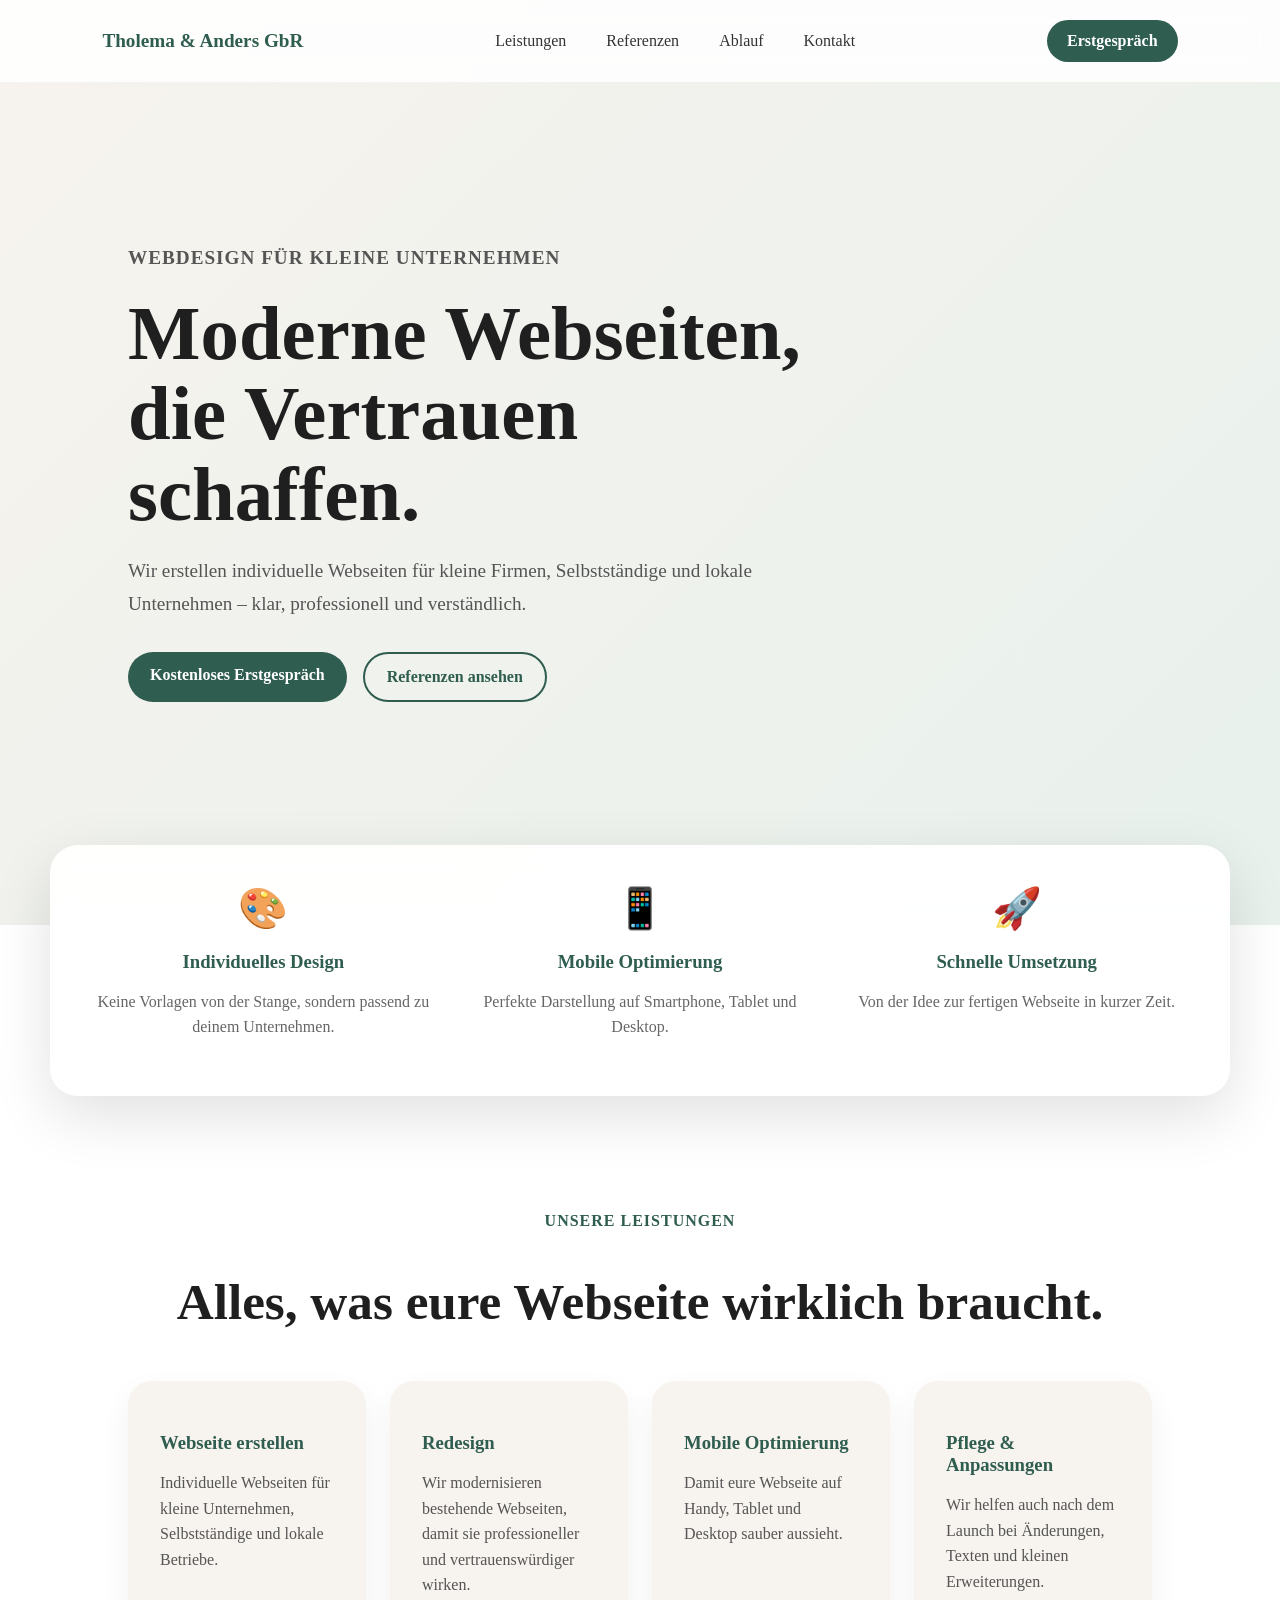
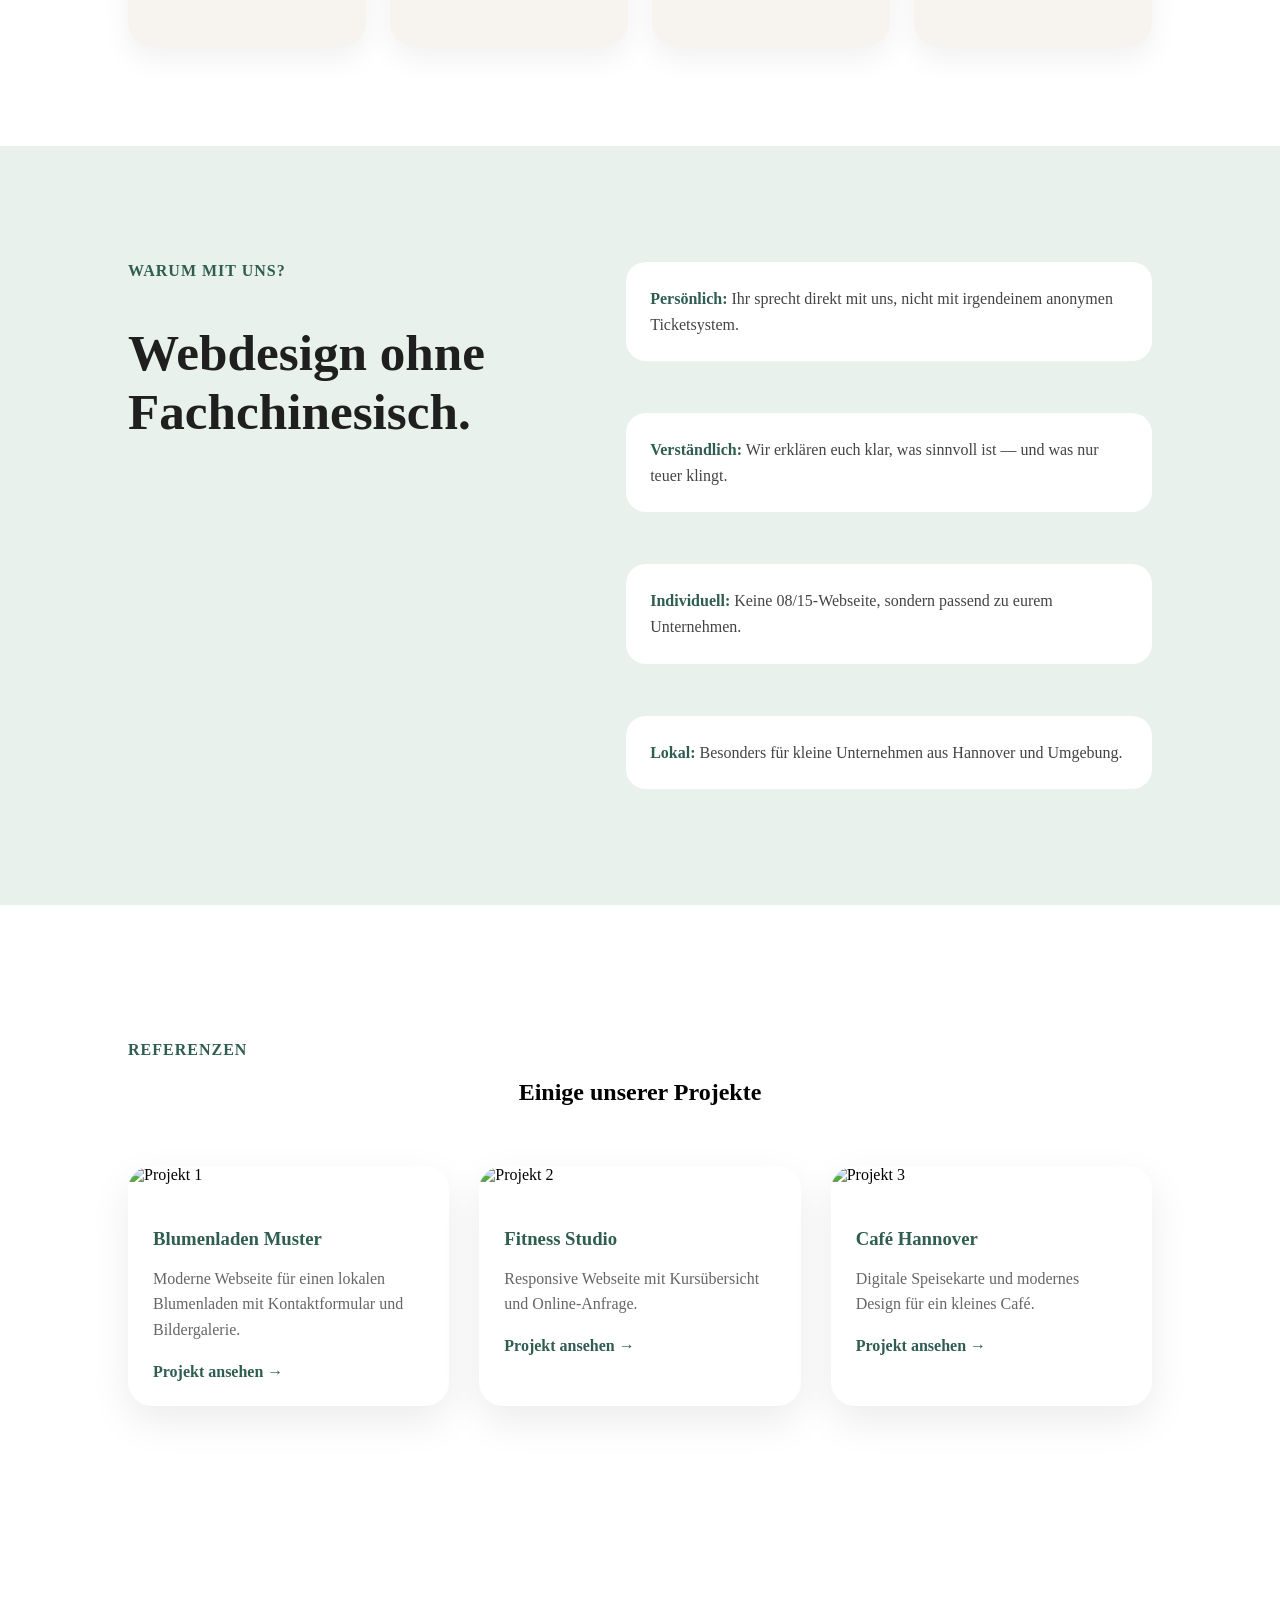
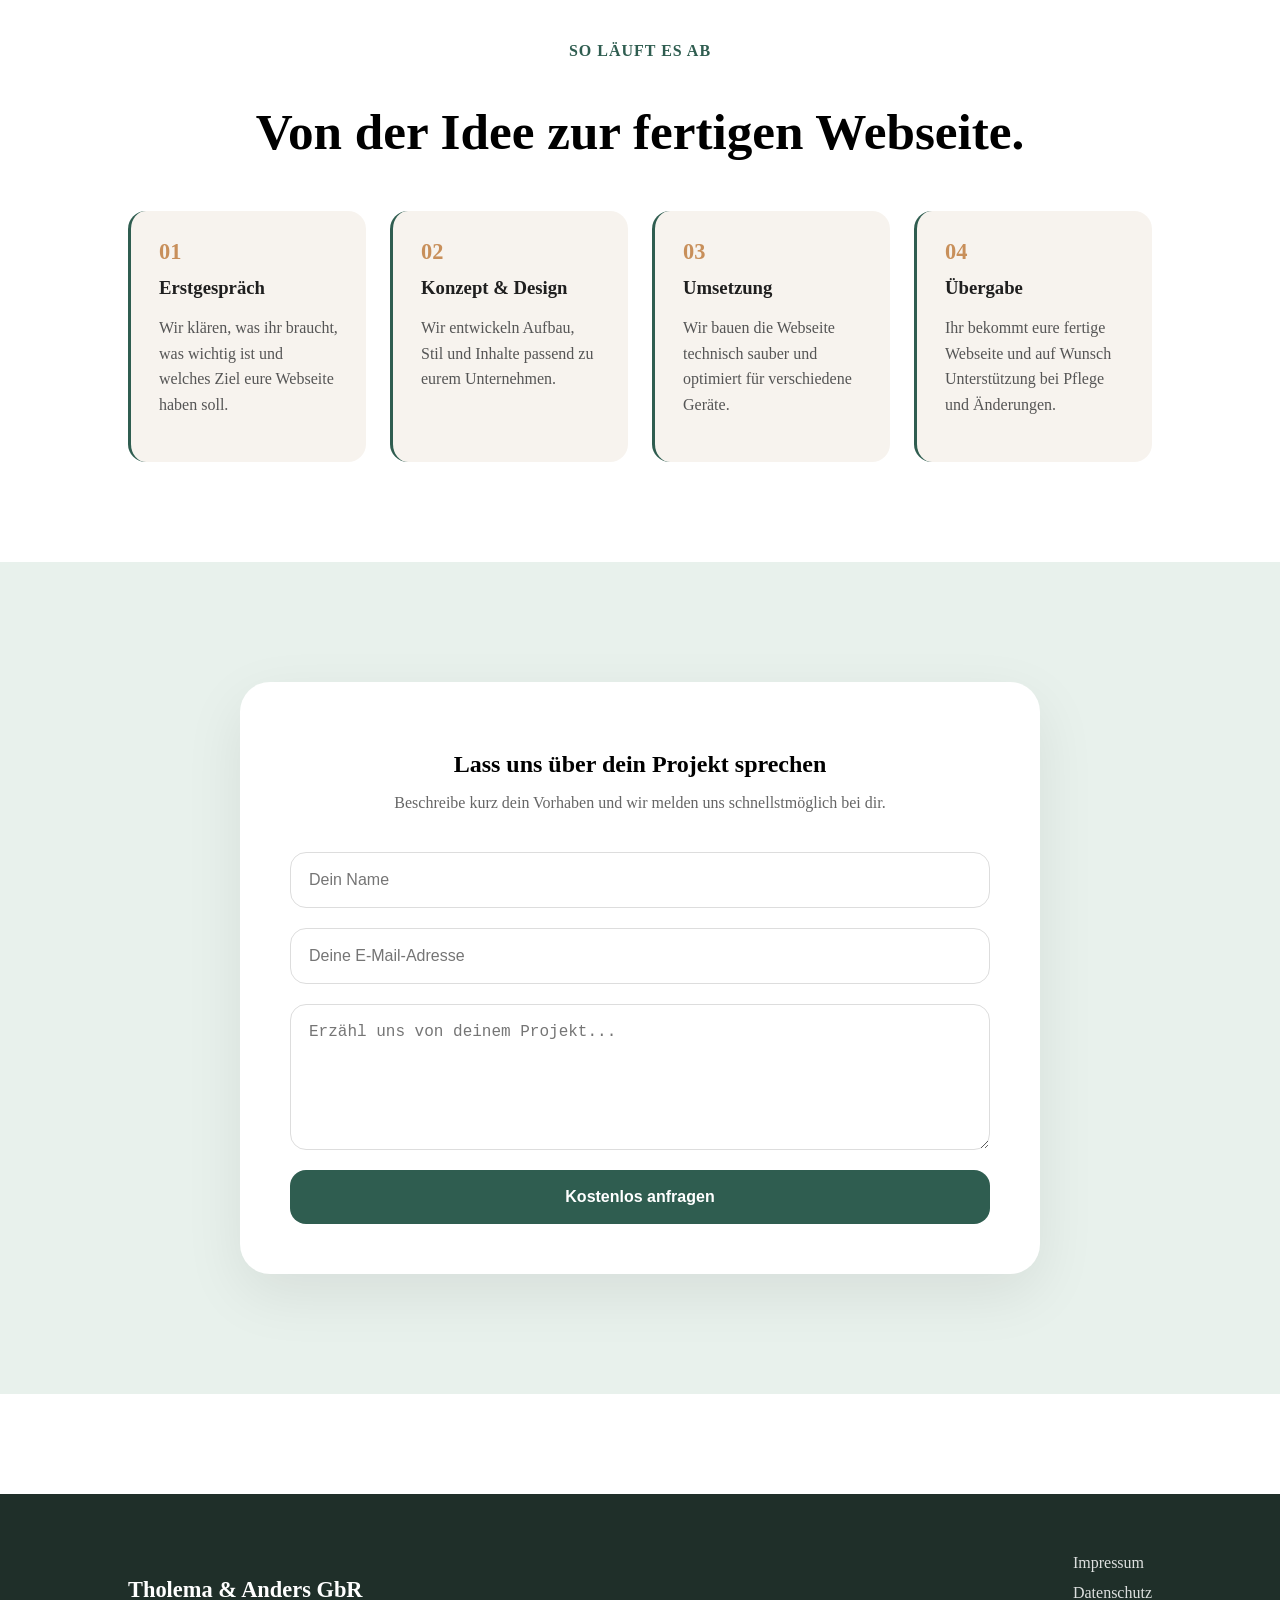
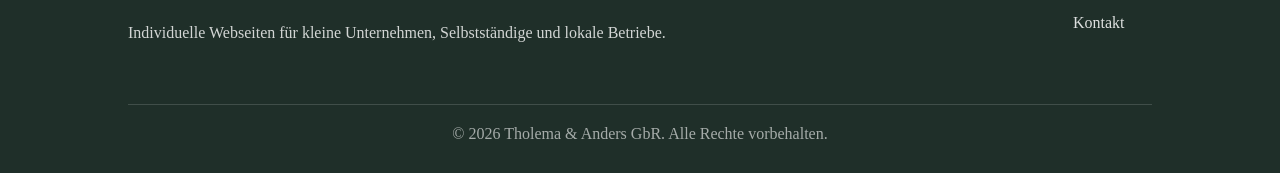
==== index.html @ 9c0f7f09 "Erster Upload" ====
<!DOCTYPE html>
<html lang="de">

<head>
    <meta charset="UTF-8">
    <meta name="viewport" content="width=device-width, initial-scale=1.0">
    <title>Titel</title>
    <link rel="stylesheet" href="./styles.css" />
</head>

<body>
    <!-- Navbar -->
    <header>
        <nav class="navbar">
            <div class="logo">
                <span>Tholema & Anders GbR</span>
            </div>

            <ul class="nav-links">
                <li><a href="#leistungen">Leistungen</a></li>
                <li><a href="#referenzen">Referenzen</a></li>
                <li><a href="#ablauf">Ablauf</a></li>
                <li><a href="#kontakt">Kontakt</a></li>
            </ul>

            <a href="#kontakt" class="nav-btn">
                Erstgespräch
            </a>
        </nav>
    </header>
    <!-- HERO -->
    <section class="hero">
        <div class="hero-content">
            <p class="eyebrow">Webdesign für kleine Unternehmen</p>
            <h1>Moderne Webseiten, die Vertrauen schaffen.</h1>
            <p>
                Wir erstellen individuelle Webseiten für kleine Firmen, Selbstständige
                und lokale Unternehmen – klar, professionell und verständlich.
            </p>

            <div class="hero-buttons">
                <a href="#kontakt" class="btn primary">Kostenloses Erstgespräch</a>
                <a href="#referenzen" class="btn secondary">Referenzen ansehen</a>
            </div>
        </div>
    </section>

    <!-- Floating Card -->
    <div class="floating-card">
        <div class="feature">
            <div class="feature-icon">🎨</div>
            <h3>Individuelles Design</h3>
            <p>Keine Vorlagen von der Stange, sondern passend zu deinem Unternehmen.</p>
        </div>

        <div class="feature">
            <div class="feature-icon">📱</div>
            <h3>Mobile Optimierung</h3>
            <p>Perfekte Darstellung auf Smartphone, Tablet und Desktop.</p>
        </div>

        <div class="feature">
            <div class="feature-icon">🚀</div>
            <h3>Schnelle Umsetzung</h3>
            <p>Von der Idee zur fertigen Webseite in kurzer Zeit.</p>
        </div>
    </div>

    <!-- LEISTUNGEN -->
    <section class="services" id="leistungen">
        <p class="section-label">Unsere Leistungen</p>
        <h2>Alles, was eure Webseite wirklich braucht.</h2>

        <div class="service-grid">
            <div class="service-card">
                <h3>Webseite erstellen</h3>
                <p>Individuelle Webseiten für kleine Unternehmen, Selbstständige und lokale Betriebe.</p>
            </div>

            <div class="service-card">
                <h3>Redesign</h3>
                <p>Wir modernisieren bestehende Webseiten, damit sie professioneller und vertrauenswürdiger wirken.</p>
            </div>

            <div class="service-card">
                <h3>Mobile Optimierung</h3>
                <p>Damit eure Webseite auf Handy, Tablet und Desktop sauber aussieht.</p>
            </div>

            <div class="service-card">
                <h3>Pflege & Anpassungen</h3>
                <p>Wir helfen auch nach dem Launch bei Änderungen, Texten und kleinen Erweiterungen.</p>
            </div>
        </div>
    </section>

    <!-- Warum wir -->
    <section class="why-us">
        <div>
            <p class="section-label">Warum mit uns?</p>
            <h2>Webdesign ohne Fachchinesisch.</h2>
        </div>

        <div class="why-list">
            <p><strong>Persönlich:</strong> Ihr sprecht direkt mit uns, nicht mit irgendeinem anonymen Ticketsystem.</p>
            <p><strong>Verständlich:</strong> Wir erklären euch klar, was sinnvoll ist — und was nur teuer klingt.</p>
            <p><strong>Individuell:</strong> Keine 08/15-Webseite, sondern passend zu eurem Unternehmen.</p>
            <p><strong>Lokal:</strong> Besonders für kleine Unternehmen aus Hannover und Umgebung.</p>
        </div>
    </section>

    <!-- Referenzen -->
    <section class="projects" id="referenzen">

    <p class="section-label">Referenzen</p>

    <h2>Einige unserer Projekte</h2>

    <div class="project-grid">

        <div class="project-card">
            <img src="images/projekt1.jpg" alt="Projekt 1">

            <div class="project-content">
                <h3>Blumenladen Muster</h3>

                <p>
                    Moderne Webseite für einen lokalen Blumenladen
                    mit Kontaktformular und Bildergalerie.
                </p>

                <a href="#">Projekt ansehen →</a>
            </div>
        </div>

        <div class="project-card">
            <img src="images/projekt2.jpg" alt="Projekt 2">

            <div class="project-content">
                <h3>Fitness Studio</h3>

                <p>
                    Responsive Webseite mit Kursübersicht
                    und Online-Anfrage.
                </p>

                <a href="#">Projekt ansehen →</a>
            </div>
        </div>

        <div class="project-card">
            <img src="images/projekt3.jpg" alt="Projekt 3">

            <div class="project-content">
                <h3>Café Hannover</h3>

                <p>
                    Digitale Speisekarte und modernes Design
                    für ein kleines Café.
                </p>

                <a href="#">Projekt ansehen →</a>
            </div>
        </div>

    </div>

</section>

    <!-- Ablauf -->
    <section class="process" id="ablauf">
        <p class="section-label">So läuft es ab</p>
        <h2>Von der Idee zur fertigen Webseite.</h2>

        <div class="process-grid">
            <div>
                <span>01</span>
                <h3>Erstgespräch</h3>
                <p>Wir klären, was ihr braucht, was wichtig ist und welches Ziel eure Webseite haben soll.</p>
            </div>

            <div>
                <span>02</span>
                <h3>Konzept & Design</h3>
                <p>Wir entwickeln Aufbau, Stil und Inhalte passend zu eurem Unternehmen.</p>
            </div>

            <div>
                <span>03</span>
                <h3>Umsetzung</h3>
                <p>Wir bauen die Webseite technisch sauber und optimiert für verschiedene Geräte.</p>
            </div>

            <div>
                <span>04</span>
                <h3>Übergabe</h3>
                <p>Ihr bekommt eure fertige Webseite und auf Wunsch Unterstützung bei Pflege und Änderungen.</p>
            </div>
        </div>
    </section>

    <!-- Kontakt -->
    <section class="contact-section" id="kontakt">
        <div class="contact-card">
            <h2>Lass uns über dein Projekt sprechen</h2>

            <p>
                Beschreibe kurz dein Vorhaben und wir melden uns schnellstmöglich bei dir.
            </p>

            <form id="contact-form">
                <input type="text" name="name" placeholder="Dein Name" required>

                <input type="email" name="email" placeholder="Deine E-Mail-Adresse" required>

                <textarea name="message" placeholder="Erzähl uns von deinem Projekt..." rows="6" required></textarea>

                <button type="submit">
                    Kostenlos anfragen
                </button>
            </form>
        </div>
    </section>

    <!-- Footer-->
    <footer>

        <div class="footer-content">

            <div class="footer-info">
                <h3>Tholema & Anders GbR</h3>

                <p>
                    Individuelle Webseiten für kleine Unternehmen,
                    Selbstständige und lokale Betriebe.
                </p>
            </div>

            <div class="footer-links">
                <a href="impressum.html">Impressum</a>
                <a href="datenschutz.html">Datenschutz</a>
                <a href="#kontakt">Kontakt</a>
            </div>

        </div>

        <div class="footer-bottom">
            © 2026 Tholema & Anders GbR. Alle Rechte vorbehalten.
        </div>

    </footer>

</body>

</html>
---- styles.css ----
body {
    margin: 0;
}

/* ----- NAVBAR ----- */
.navbar {
    position: fixed;
    top: 0;
    left: 0;
    width: 100%;

    box-sizing: border-box;
    padding: 20px 8%;

    display: flex;
    justify-content: space-between;
    align-items: center;

    background: rgba(255,255,255,0.85);
    backdrop-filter: blur(12px);

    z-index: 1000;
}

.logo {
    font-size: 1.2rem;
    font-weight: 700;
    color: #2f5d50;
}

.nav-links {
    display: flex;
    gap: 40px;

    list-style: none;
    margin: 0;
    padding: 0;
}

.nav-links a {
    text-decoration: none;
    color: #333;
    font-weight: 500;
    transition: 0.2s;
}

.nav-links a:hover {
    color: #2f5d50;
}

.nav-btn {
    text-decoration: none;
    background: #2f5d50;
    color: white;
    padding: 12px 20px;
    border-radius: 999px;
    font-weight: 600;
}

/* ----- HERO ----- */
.hero {
      min-height: 85vh;
    background: linear-gradient(
        135deg,
        #f7f3ee,
        #e8f1ec
    );
  display: flex;
  align-items: center;
  padding-top: 140px;
  padding: 80px 10%;
  background: linear-gradient(135deg, #f7f3ee, #e8f1ec);
}

.hero-content {
  max-width: 680px;
}

.eyebrow {
  color: #2f5d50;
  font-weight: 700;
  text-transform: uppercase;
  letter-spacing: 1px;
}

.hero h1 {
  font-size: clamp(2.5rem, 6vw, 4.8rem);
  line-height: 1.05;
  margin: 16px 0;
  color: #1f1f1f;
}

.hero p {
  font-size: 1.2rem;
  line-height: 1.7;
  color: #555;
}

.hero-buttons {
  display: flex;
  gap: 16px;
  margin-top: 32px;
}

.btn {
  padding: 14px 22px;
  border-radius: 999px;
  text-decoration: none;
  font-weight: 700;
}

.btn.primary {
  background: #2f5d50;
  color: white;
}

.btn.secondary {
  color: #2f5d50;
  border: 2px solid #2f5d50;
}

/* ----- FLOATING CARD ----- */
.floating-card {
    width: min(1100px, 90%);
    margin: -80px auto 0;

    background: rgba(255, 255, 255, 0.95);
    backdrop-filter: blur(12px);

    border-radius: 28px;
    padding: 40px;

    display: grid;
    grid-template-columns: repeat(3, 1fr);
    gap: 30px;

    box-shadow:
        0 20px 60px rgba(0, 0, 0, 0.12);

    position: relative;
    z-index: 10;
}

.floating-card:hover {
    transform: translateY(-4px);
    transition: 0.3s;
}

.feature {
    text-align: center;
}

.feature-icon {
    font-size: 2.5rem;
    margin-bottom: 16px;
}

.feature h3 {
    margin-bottom: 10px;
    color: #2f5d50;
}

.feature p {
    color: #666;
    line-height: 1.6;
}

@media (max-width: 800px) {
    .floating-card {
        grid-template-columns: 1fr;
    }
}

/* ----- LEISTUNGEN ----- */
.services {
  padding: 100px 10%;
  background: #ffffff;
  text-align: center;
}

.section-label {
  color: #2f5d50;
  font-weight: 700;
  text-transform: uppercase;
  letter-spacing: 1px;
}

.services h2 {
  font-size: clamp(2rem, 4vw, 3.2rem);
  margin-bottom: 50px;
  color: #1f1f1f;
}

.service-grid {
  display: grid;
  grid-template-columns: repeat(4, 1fr);
  gap: 24px;
}

.service-card {
  padding: 32px;
  border-radius: 24px;
  background: #f7f3ee;
  text-align: left;
  box-shadow: 0 12px 30px rgba(0,0,0,0.06);
}

.service-card h3 {
  margin-bottom: 12px;
  color: #2f5d50;
}

.service-card p {
  color: #555;
  line-height: 1.6;
}

@media (max-width: 900px) {
  .service-grid {
    grid-template-columns: repeat(2, 1fr);
  }
}

@media (max-width: 600px) {
  .service-grid {
    grid-template-columns: 1fr;
  }
}

/* ----- WARUM WIR ----- */
.why-us {
  padding: 100px 10%;
  display: grid;
  grid-template-columns: 1fr 1.2fr;
  gap: 60px;
  background: #e8f1ec;
}

.why-us h2 {
  font-size: clamp(2rem, 4vw, 3.2rem);
  color: #1f1f1f;
}

.why-list {
  display: grid;
  gap: 20px;
}

.why-list p {
  background: white;
  padding: 24px;
  border-radius: 20px;
  line-height: 1.6;
  color: #444;
}

.why-list strong {
  color: #2f5d50;
}

@media (max-width: 800px) {
  .why-us {
    grid-template-columns: 1fr;
  }
}

/* ----- REFERENZEN ----- */
.projects {
    padding: 120px 10%;
    background: white;
}

.projects h2 {
    text-align: center;
    margin-bottom: 60px;
}

.project-grid {
    display: grid;
    grid-template-columns: repeat(3, 1fr);
    gap: 30px;
}

.project-card {
    overflow: hidden;

    border-radius: 24px;

    background: white;

    box-shadow:
        0 15px 40px rgba(0,0,0,0.08);

    transition: 0.3s;
}

.project-card:hover {
    transform: translateY(-8px);
}

.project-card img {
    width: 100%;
    height: 240px;
    object-fit: cover;
}

.project-content {
    padding: 25px;
}

.project-content h3 {
    margin-bottom: 10px;
    color: #2f5d50;
}

.project-content p {
    color: #666;
    line-height: 1.6;
    margin-bottom: 20px;
}

.project-content a {
    text-decoration: none;
    color: #2f5d50;
    font-weight: 600;
}

/* ----- ABLAUF ----- */
.process {
  padding: 100px 10%;
  background: #ffffff;
  text-align: center;
}

.process h2 {
  font-size: clamp(2rem, 4vw, 3.2rem);
  margin-bottom: 50px;
}

.process-grid {
  display: grid;
  grid-template-columns: repeat(4, 1fr);
  gap: 24px;
  text-align: left;
}

.process-grid div {
  padding: 28px;
  border-left: 3px solid #2f5d50;
  background: #f7f3ee;
  border-radius: 18px;
}

.process-grid span {
  color: #c88f5a;
  font-weight: 800;
  font-size: 1.4rem;
}

.process-grid h3 {
  margin: 12px 0;
  color: #1f1f1f;
}

.process-grid p {
  color: #555;
  line-height: 1.6;
}

@media (max-width: 900px) {
  .process-grid {
    grid-template-columns: repeat(2, 1fr);
  }
}

@media (max-width: 600px) {
  .process-grid {
    grid-template-columns: 1fr;
  }
}

/* ----- KONTAKT ----- */
.contact-section {
    padding: 120px 10%;
    background: #e8f1ec;
}

.contact-card {
    max-width: 700px;
    margin: 0 auto;

    background: white;

    padding: 50px;
    border-radius: 30px;

    box-shadow:
        0 20px 60px rgba(0,0,0,0.08);
}

.contact-card h2 {
    text-align: center;
    margin-bottom: 15px;
}

.contact-card p {
    text-align: center;
    color: #666;
    margin-bottom: 40px;
}

#contact-form {
    display: flex;
    flex-direction: column;
    gap: 20px;
}

#contact-form input,
#contact-form textarea {
    padding: 18px;

    border: 1px solid #ddd;
    border-radius: 16px;

    font-size: 1rem;
}

#contact-form button {
    padding: 18px;

    border: none;
    border-radius: 16px;

    background: #2f5d50;
    color: white;

    font-size: 1rem;
    font-weight: 600;

    cursor: pointer;
}

/* ----- FOOTER ----- */
footer {
    background-color: #1f2f29;

    color: white;

    padding: 60px 10% 30px;

    margin-top: 100px;
}

.footer-content {
    display: flex;
    justify-content: space-between;
    align-items: flex-start;
    gap: 50px;

    flex-wrap: wrap;
}

.footer-info h3 {
    margin-bottom: 15px;
    font-size: 1.4rem;
}

.footer-info p {
    color: rgba(255,255,255,0.8);
    line-height: 1.8;
}

.footer-links {
    display: flex;
    flex-direction: column;
    gap: 12px;
}

.footer-links a {
    color: rgba(255,255,255,0.85);
    text-decoration: none;

    transition: 0.2s;
}

.footer-links a:hover {
    color: white;
}

.footer-bottom {
    margin-top: 40px;
    padding-top: 20px;

    border-top: 1px solid rgba(255,255,255,0.15);

    text-align: center;

    color: rgba(255,255,255,0.6);
}
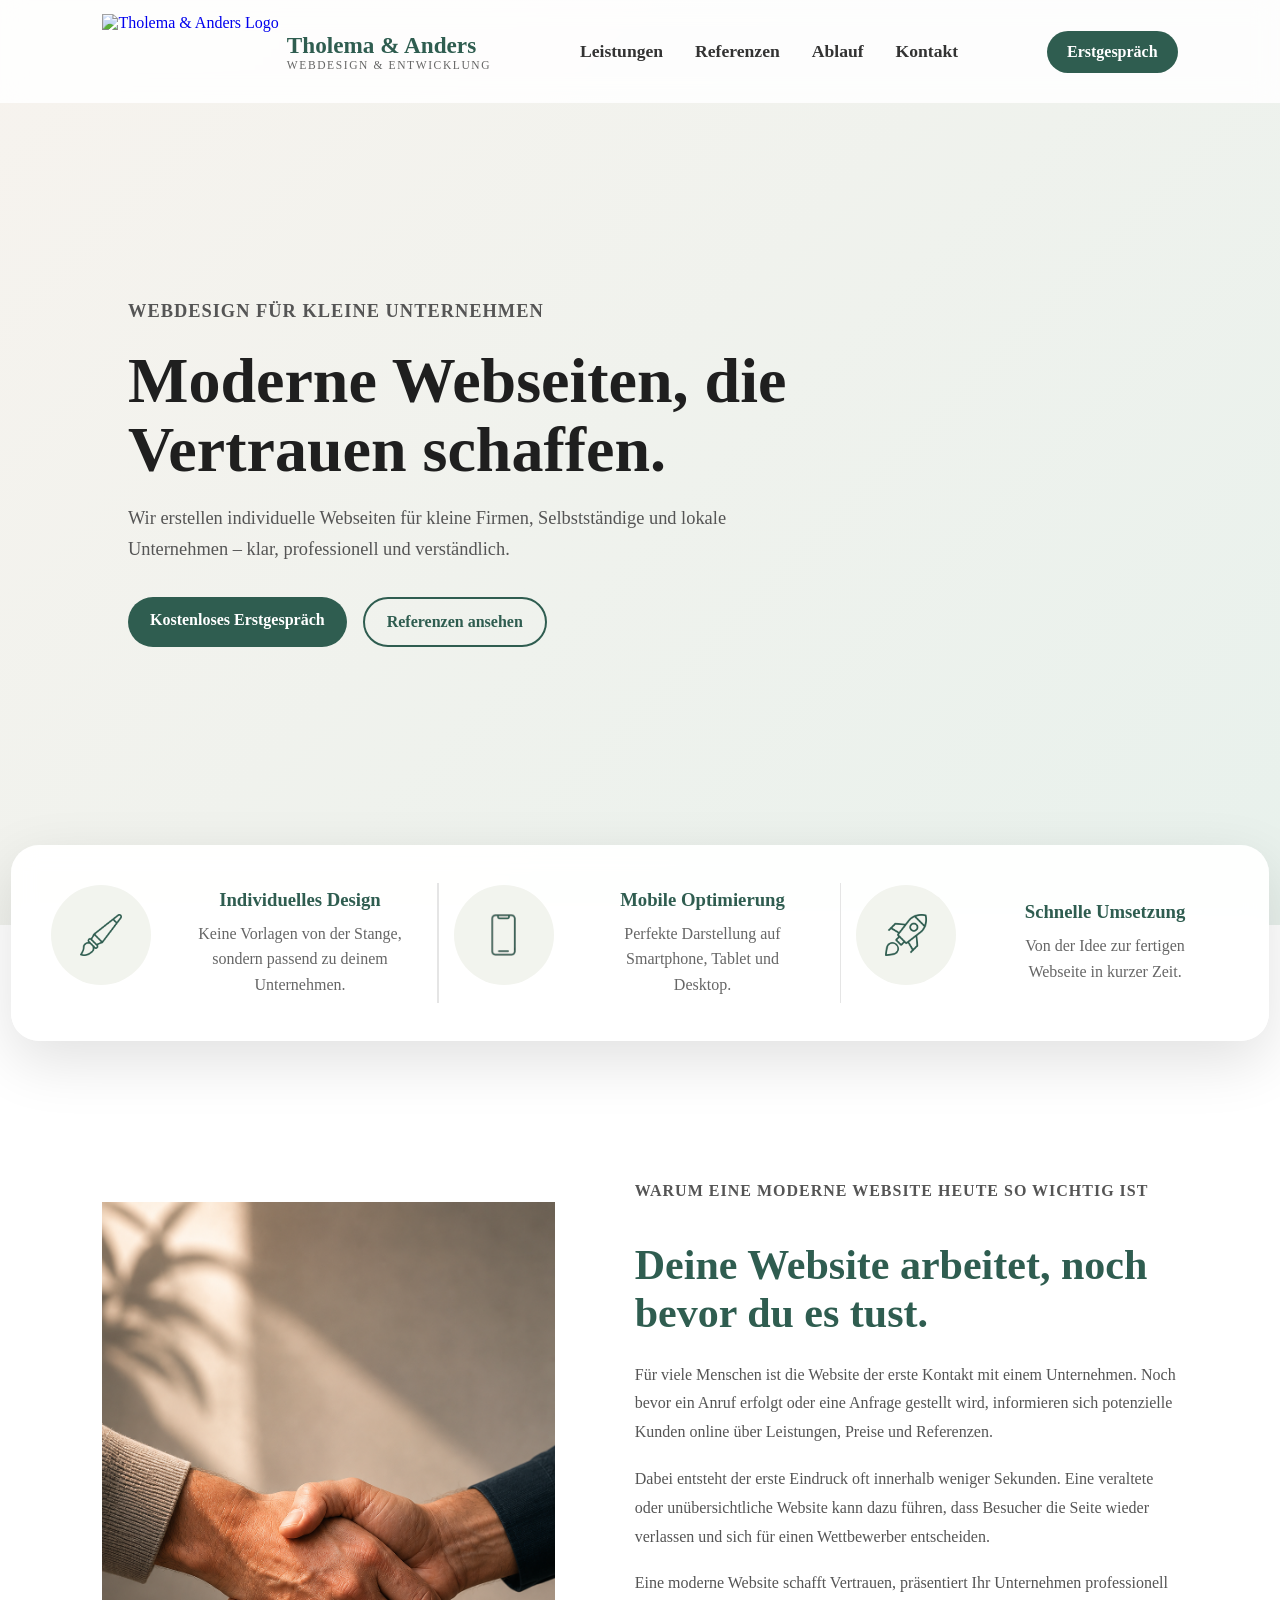
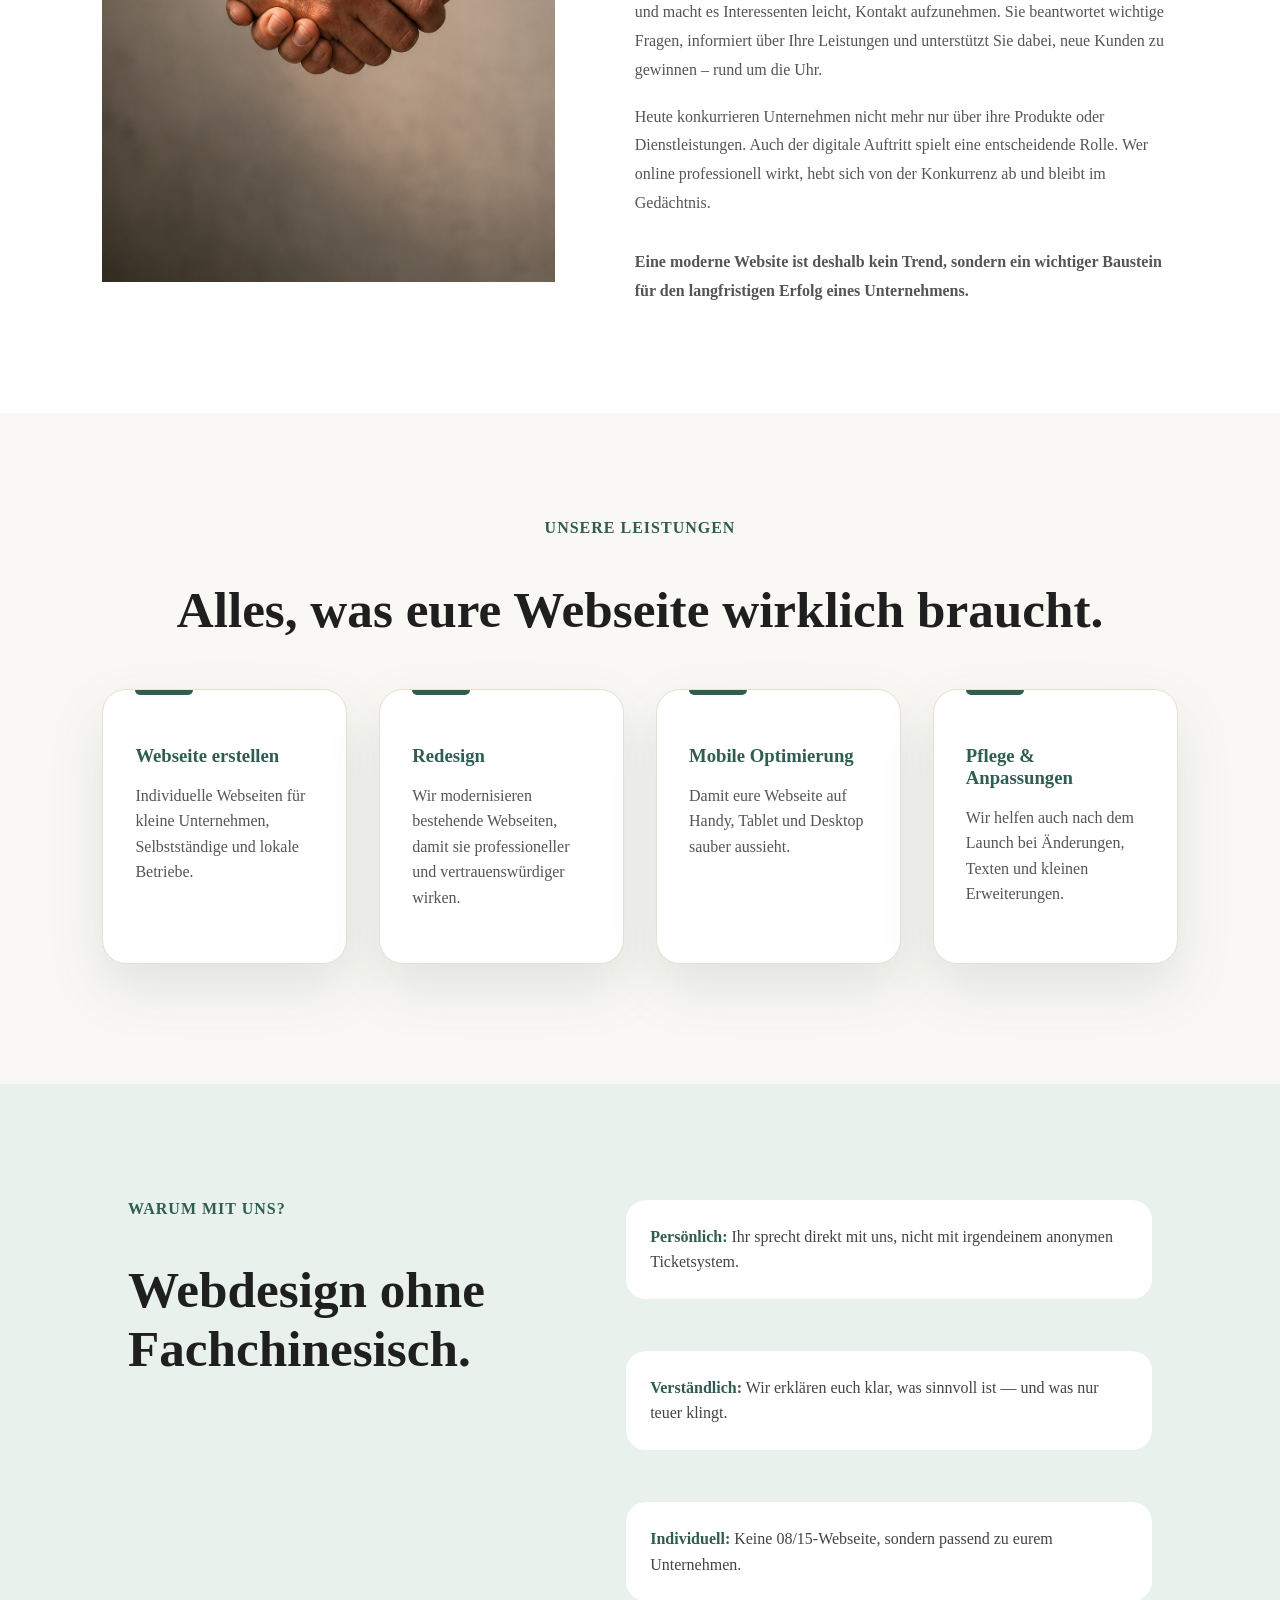
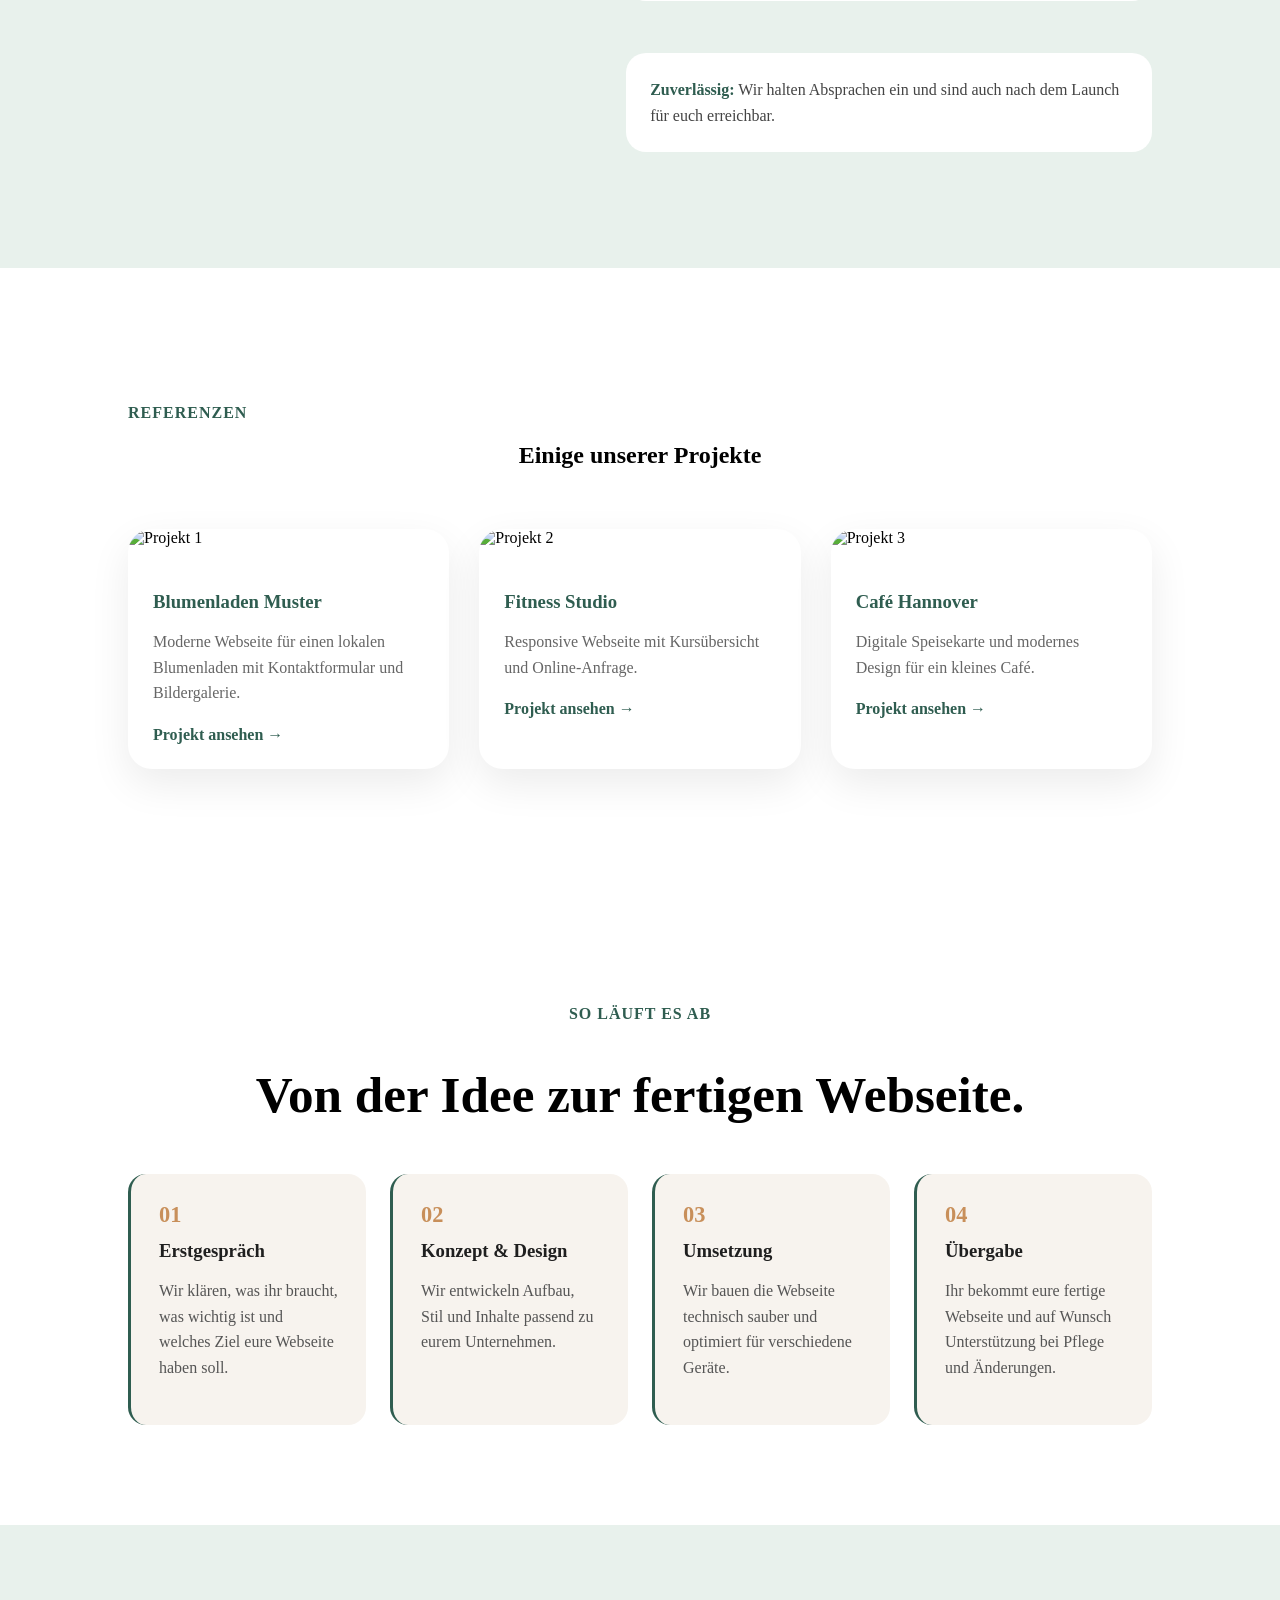
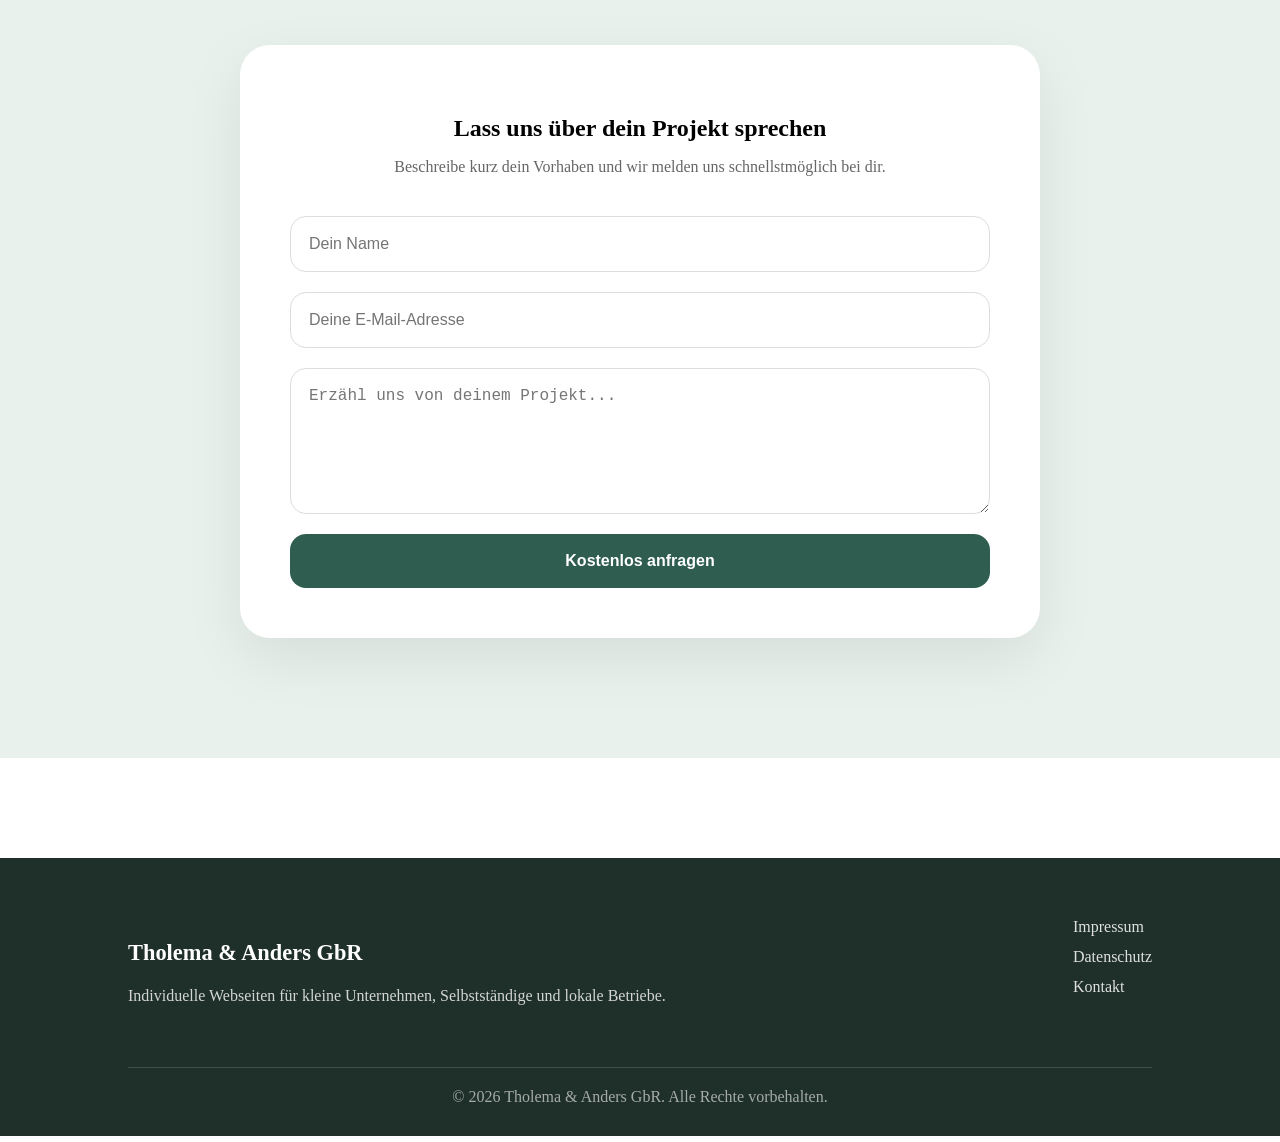
==== commit 1b88112c: "update" ====
--- a/index.html
+++ b/index.html
@@ -12,9 +12,14 @@
     <!-- Navbar -->
     <header>
         <nav class="navbar">
-            <div class="logo">
-                <span>Tholema & Anders GbR</span>
-            </div>
+            <a href="index.html" class="logo-container">
+                <img src="images/Logo_grün.svg" alt="Tholema & Anders Logo">
+
+                <div class="logo-text">
+                    <span>Tholema & Anders</span>
+                    <small>Webdesign & Entwicklung</small>
+                </div>
+            </a>
 
             <ul class="nav-links">
                 <li><a href="#leistungen">Leistungen</a></li>
@@ -48,23 +53,64 @@
     <!-- Floating Card -->
     <div class="floating-card">
         <div class="feature">
-            <div class="feature-icon">🎨</div>
-            <h3>Individuelles Design</h3>
-            <p>Keine Vorlagen von der Stange, sondern passend zu deinem Unternehmen.</p>
+            <div class="feature-icon"><img src="./images/paintbrush.png"></div>
+            <div class="feature-text">
+                <h3>Individuelles Design</h3>
+                <p>Keine Vorlagen von der Stange, sondern passend zu deinem Unternehmen.</p>
+            </div>
         </div>
 
         <div class="feature">
-            <div class="feature-icon">📱</div>
-            <h3>Mobile Optimierung</h3>
-            <p>Perfekte Darstellung auf Smartphone, Tablet und Desktop.</p>
+            <div class="feature-icon"><img src="./images/mobile.svg"></div>
+            <div class="feature-text">
+                <h3>Mobile Optimierung</h3>
+                <p>Perfekte Darstellung auf Smartphone, Tablet und Desktop.</p>
+            </div>
         </div>
 
         <div class="feature">
-            <div class="feature-icon">🚀</div>
-            <h3>Schnelle Umsetzung</h3>
-            <p>Von der Idee zur fertigen Webseite in kurzer Zeit.</p>
+            <div class="feature-icon"><img src="./images/rakete.png"></div>
+            <div class="feature-text">
+                <h3>Schnelle Umsetzung</h3>
+                <p>Von der Idee zur fertigen Webseite in kurzer Zeit.</p>
+            </div>
         </div>
     </div>
+
+    <!-- WEBSITE-VALUE -->
+<section class="website-value">
+
+    <div class="website-value-image">
+        <img src="./images/handshake.png" alt="Handschlag">
+    </div>
+
+    <div class="website-value-content">
+        <p class="section-label">Warum eine moderne Website heute so wichtig ist</p>
+
+        <h2>Deine Website arbeitet, noch bevor du es tust.</h2>
+
+        <p>
+            Für viele Menschen ist die Website der erste Kontakt mit einem Unternehmen. Noch bevor ein Anruf erfolgt oder eine Anfrage gestellt wird, informieren sich potenzielle Kunden online über Leistungen, Preise und Referenzen.
+        </p>
+
+        <p>
+            Dabei entsteht der erste Eindruck oft innerhalb weniger Sekunden. Eine veraltete oder unübersichtliche Website kann dazu führen, dass Besucher die Seite wieder verlassen und sich für einen Wettbewerber entscheiden.
+        </p>
+
+        <p>
+            Eine moderne Website schafft Vertrauen, präsentiert Ihr Unternehmen professionell und macht es Interessenten leicht, Kontakt aufzunehmen. Sie beantwortet wichtige Fragen, informiert über Ihre Leistungen und unterstützt Sie dabei, neue Kunden zu gewinnen – rund um die Uhr.
+        </p>
+
+        <p>
+            Heute konkurrieren Unternehmen nicht mehr nur über ihre Produkte oder Dienstleistungen. Auch der digitale Auftritt spielt eine entscheidende Rolle. Wer online professionell wirkt, hebt sich von der Konkurrenz ab und bleibt im Gedächtnis.
+        </p>
+
+        <p class="website-value-bottom">
+            Eine moderne Website ist deshalb kein Trend, sondern ein wichtiger Baustein für den langfristigen Erfolg eines Unternehmens. 
+        </p>
+    </div>
+
+</section>
 
     <!-- LEISTUNGEN -->
     <section class="services" id="leistungen">
@@ -105,67 +151,67 @@
             <p><strong>Persönlich:</strong> Ihr sprecht direkt mit uns, nicht mit irgendeinem anonymen Ticketsystem.</p>
             <p><strong>Verständlich:</strong> Wir erklären euch klar, was sinnvoll ist — und was nur teuer klingt.</p>
             <p><strong>Individuell:</strong> Keine 08/15-Webseite, sondern passend zu eurem Unternehmen.</p>
-            <p><strong>Lokal:</strong> Besonders für kleine Unternehmen aus Hannover und Umgebung.</p>
+            <p><strong>Zuverlässig:</strong> Wir halten Absprachen ein und sind auch nach dem Launch für euch erreichbar.</p>
         </div>
     </section>
 
     <!-- Referenzen -->
     <section class="projects" id="referenzen">
 
-    <p class="section-label">Referenzen</p>
-
-    <h2>Einige unserer Projekte</h2>
-
-    <div class="project-grid">
-
-        <div class="project-card">
-            <img src="images/projekt1.jpg" alt="Projekt 1">
-
-            <div class="project-content">
-                <h3>Blumenladen Muster</h3>
-
-                <p>
-                    Moderne Webseite für einen lokalen Blumenladen
-                    mit Kontaktformular und Bildergalerie.
-                </p>
-
-                <a href="#">Projekt ansehen →</a>
-            </div>
-        </div>
-
-        <div class="project-card">
-            <img src="images/projekt2.jpg" alt="Projekt 2">
-
-            <div class="project-content">
-                <h3>Fitness Studio</h3>
-
-                <p>
-                    Responsive Webseite mit Kursübersicht
-                    und Online-Anfrage.
-                </p>
-
-                <a href="#">Projekt ansehen →</a>
-            </div>
-        </div>
-
-        <div class="project-card">
-            <img src="images/projekt3.jpg" alt="Projekt 3">
-
-            <div class="project-content">
-                <h3>Café Hannover</h3>
-
-                <p>
-                    Digitale Speisekarte und modernes Design
-                    für ein kleines Café.
-                </p>
-
-                <a href="#">Projekt ansehen →</a>
-            </div>
-        </div>
-
-    </div>
-
-</section>
+        <p class="section-label">Referenzen</p>
+
+        <h2>Einige unserer Projekte</h2>
+
+        <div class="project-grid">
+
+            <div class="project-card">
+                <img src="images/projekt1.jpg" alt="Projekt 1">
+
+                <div class="project-content">
+                    <h3>Blumenladen Muster</h3>
+
+                    <p>
+                        Moderne Webseite für einen lokalen Blumenladen
+                        mit Kontaktformular und Bildergalerie.
+                    </p>
+
+                    <a href="#">Projekt ansehen →</a>
+                </div>
+            </div>
+
+            <div class="project-card">
+                <img src="images/projekt2.jpg" alt="Projekt 2">
+
+                <div class="project-content">
+                    <h3>Fitness Studio</h3>
+
+                    <p>
+                        Responsive Webseite mit Kursübersicht
+                        und Online-Anfrage.
+                    </p>
+
+                    <a href="#">Projekt ansehen →</a>
+                </div>
+            </div>
+
+            <div class="project-card">
+                <img src="images/projekt3.jpg" alt="Projekt 3">
+
+                <div class="project-content">
+                    <h3>Café Hannover</h3>
+
+                    <p>
+                        Digitale Speisekarte und modernes Design
+                        für ein kleines Café.
+                    </p>
+
+                    <a href="#">Projekt ansehen →</a>
+                </div>
+            </div>
+
+        </div>
+
+    </section>
 
     <!-- Ablauf -->
     <section class="process" id="ablauf">
--- a/styles.css
+++ b/styles.css
@@ -10,27 +10,54 @@
     width: 100%;
 
     box-sizing: border-box;
-    padding: 20px 8%;
+    padding: 14px 8%;
+
 
     display: flex;
     justify-content: space-between;
     align-items: center;
 
-    background: rgba(255,255,255,0.85);
+    background: rgba(255, 255, 255, 0.85);
     backdrop-filter: blur(12px);
 
     z-index: 1000;
 }
 
-.logo {
-    font-size: 1.2rem;
-    font-weight: 700;
-    color: #2f5d50;
+.logo-container {
+    display: flex;
+    align-items: center;
+    gap: 8px;
+
+    text-decoration: none;
+}
+
+.logo-container img {
+    height: 75px;
+    width: auto;
+    display: block;
+}
+
+.logo-text {
+    display: flex;
+    flex-direction: column;
+}
+
+.logo-text span {
+    font-size: 1.45rem;
+    font-weight: 800;
+    color: #2f5d50;
+}
+
+.logo-text small {
+    font-size: 0.72rem;
+    letter-spacing: 1.6px;
+    color: #666;
+    text-transform: uppercase;
 }
 
 .nav-links {
     display: flex;
-    gap: 40px;
+    gap: 32px;
 
     list-style: none;
     margin: 0;
@@ -40,12 +67,14 @@
 .nav-links a {
     text-decoration: none;
     color: #333;
-    font-weight: 500;
+    font-weight: 600;
+    font-size: 1.1rem;
     transition: 0.2s;
 }
 
 .nav-links a:hover {
     color: #2f5d50;
+    text-decoration: underline;
 }
 
 .nav-btn {
@@ -59,69 +88,69 @@
 
 /* ----- HERO ----- */
 .hero {
-      min-height: 85vh;
-    background: linear-gradient(
-        135deg,
-        #f7f3ee,
-        #e8f1ec
-    );
-  display: flex;
-  align-items: center;
-  padding-top: 140px;
-  padding: 80px 10%;
-  background: linear-gradient(135deg, #f7f3ee, #e8f1ec);
+    min-height: 85vh;
+    background: linear-gradient(135deg,
+            #f7f3ee,
+            #e8f1ec);
+    display: flex;
+    align-items: center;
+    padding-top: 140px;
+    padding: 80px 10%;
+    background: linear-gradient(135deg, #f7f3ee, #e8f1ec);
 }
 
 .hero-content {
-  max-width: 680px;
+    max-width: 680px;
 }
 
 .eyebrow {
-  color: #2f5d50;
-  font-weight: 700;
-  text-transform: uppercase;
-  letter-spacing: 1px;
+    color: #2f5d50;
+    font-weight: 700;
+    text-transform: uppercase;
+    letter-spacing: 1px;
 }
 
 .hero h1 {
-  font-size: clamp(2.5rem, 6vw, 4.8rem);
-  line-height: 1.05;
-  margin: 16px 0;
-  color: #1f1f1f;
+    font-size: clamp(3rem, 5vw, 5.2rem);
+    line-height: 1.08;
+    max-width: 780px;
+    margin: 16px 0;
+    color: #1f1f1f;
 }
 
 .hero p {
-  font-size: 1.2rem;
-  line-height: 1.7;
-  color: #555;
+    max-width: 760px;
+    font-size: 1.15rem;
+    line-height: 1.7;
+    color: #555;
 }
 
 .hero-buttons {
-  display: flex;
-  gap: 16px;
-  margin-top: 32px;
+    display: flex;
+    gap: 16px;
+    margin-top: 32px;
 }
 
 .btn {
-  padding: 14px 22px;
-  border-radius: 999px;
-  text-decoration: none;
-  font-weight: 700;
+    padding: 14px 22px;
+    border-radius: 999px;
+    text-decoration: none;
+    font-weight: 700;
 }
 
 .btn.primary {
-  background: #2f5d50;
-  color: white;
+    background: #2f5d50;
+    color: white;
 }
 
 .btn.secondary {
-  color: #2f5d50;
-  border: 2px solid #2f5d50;
-}
-
-/* ----- FLOATING CARD ----- */
+    color: #2f5d50;
+    border: 2px solid #2f5d50;
+}
+
+/* ----- FLOATING CARD ----------------------------------------- */
 .floating-card {
-    width: min(1100px, 90%);
+    width: min(1200px, 92%);
     margin: -80px auto 0;
 
     background: rgba(255, 255, 255, 0.95);
@@ -147,20 +176,66 @@
 }
 
 .feature {
+    position: relative;
+    display: flex;
+    align-items: center;
+    gap: 25px;
     text-align: center;
 }
 
 .feature-icon {
+    min-width: 100px;
+    width: 100px;
+    height: 100px;
+
+    border-radius: 50%;
+    background: #f2f4ee;
+
+    display: flex;
+    justify-content: center;
+    align-items: center;
+    flex-shrink: 0;
+
     font-size: 2.5rem;
-    margin-bottom: 16px;
+    margin: 0 0 16px 0;
+}
+
+.feature:not(:last-child)::after { /* :after erzeugt ein virtuelles Element nach dem eigentlichen Inhalt */
+    content: ""; /* Ohne content wird dieses Element gar nicht angezeigt */
+    position: absolute;
+    top: 50%;
+    right: -15px; 
+    transform: translateY(-50%); /* verschiebst den Strich um die Hälfte seiner eigenen Höhe nach oben */
+
+    width: 1.5px;
+    height: 120px;
+    background-color: #e5e5e5;
+}
+
+.feature-text {
+    display: flex;
+    flex: 1;
+    align-items: center;
+    text-align: center;
+    flex-direction: column;
+    padding: 0 20px;
+}
+
+.feature-icon img {
+    width: 42px;
+    height: 42px;
+    object-fit: contain; /* Bild wird nicht verzerrt*/
 }
 
 .feature h3 {
-    margin-bottom: 10px;
+    margin: 0 0 10px;
+
     color: #2f5d50;
 }
 
 .feature p {
+    margin: 0;
+
     color: #666;
     line-height: 1.6;
 }
@@ -171,97 +246,182 @@
     }
 }
 
+/* ----- website-value ---------------------------------------------------- */
+.website-value {
+    display: flex;
+    align-items: center;
+    gap: 80px;
+
+    max-width: 1200px;
+    margin: 0 auto;
+    padding: 120px 8% 90px;
+}
+
+.website-value-image {
+    flex: 1;
+}
+
+.website-value-image img {
+    width: 100%;
+    max-width: 500px;
+    display: block;
+}
+
+.website-value-content {
+    flex: 1.2;
+}
+
+.website-value-content h2 {
+    margin-bottom: 24px;
+    font-size: 42px;
+    color: #2f5d50;
+}
+
+.website-value-content p {
+    line-height: 1.8;
+    margin-bottom: 18px;
+    color: #555;
+}
+
+.website-value-bottom {
+    font-weight: 600;
+    color: #2f5d50;
+    margin-top: 30px;
+}
+
+@media (max-width: 900px) {
+    .website-value {
+        flex-direction: column;
+        text-align: center;
+        gap: 40px;
+    }
+
+    .website-value-content h2 {
+        font-size: 32px;
+    }
+
+    .website-value-image img {
+        max-width: 350px;
+        margin: 0 auto;
+    }
+}
 /* ----- LEISTUNGEN ----- */
 .services {
-  padding: 100px 10%;
-  background: #ffffff;
-  text-align: center;
+    padding: 90px 8% 120px;
+background: #faf8f5;
+    text-align: center;
 }
 
 .section-label {
-  color: #2f5d50;
-  font-weight: 700;
-  text-transform: uppercase;
-  letter-spacing: 1px;
+    color: #2f5d50;
+    font-weight: 700;
+    text-transform: uppercase;
+    letter-spacing: 1px;
 }
 
 .services h2 {
-  font-size: clamp(2rem, 4vw, 3.2rem);
-  margin-bottom: 50px;
-  color: #1f1f1f;
+    font-size: clamp(2rem, 4vw, 3.2rem);
+    margin-bottom: 50px;
+    color: #1f1f1f;
 }
 
 .service-grid {
-  display: grid;
-  grid-template-columns: repeat(4, 1fr);
-  gap: 24px;
+    display: grid;
+    grid-template-columns: repeat(4, 1fr);
+    gap: 32px;
 }
 
 .service-card {
-  padding: 32px;
-  border-radius: 24px;
-  background: #f7f3ee;
-  text-align: left;
-  box-shadow: 0 12px 30px rgba(0,0,0,0.06);
+    padding: 36px 32px;
+    min-height: 170px;
+
+    border-radius: 24px;
+    background: #ffffff;
+    text-align: left;
+
+    border: 1px solid #e9dfd2;
+    box-shadow: 0 24px 55px rgba(47, 93, 80, 0.13);
+
+    position: relative;
+    overflow: hidden;
+
+    transition: 0.25s ease;
+}
+
+.service-card:hover {
+    transform: translateY(-6px);
+    box-shadow: 0 30px 70px rgba(47, 93, 80, 0.18);
+}
+
+.service-card::before {
+    content: "";
+    position: absolute;
+    top: 0;
+    left: 32px;
+
+    width: 58px;
+    height: 5px;
+    background: #2f5d50;
+    border-radius: 0 0 999px 999px;
 }
 
 .service-card h3 {
-  margin-bottom: 12px;
-  color: #2f5d50;
+    margin-bottom: 12px;
+    color: #2f5d50;
 }
 
 .service-card p {
-  color: #555;
-  line-height: 1.6;
+    color: #555;
+    line-height: 1.6;
 }
 
 @media (max-width: 900px) {
-  .service-grid {
-    grid-template-columns: repeat(2, 1fr);
-  }
+    .service-grid {
+        grid-template-columns: repeat(2, 1fr);
+    }
 }
 
 @media (max-width: 600px) {
-  .service-grid {
-    grid-template-columns: 1fr;
-  }
+    .service-grid {
+        grid-template-columns: 1fr;
+    }
 }
 
 /* ----- WARUM WIR ----- */
 .why-us {
-  padding: 100px 10%;
-  display: grid;
-  grid-template-columns: 1fr 1.2fr;
-  gap: 60px;
-  background: #e8f1ec;
+    padding: 100px 10%;
+    display: grid;
+    grid-template-columns: 1fr 1.2fr;
+    gap: 60px;
+    background: #e8f1ec;
 }
 
 .why-us h2 {
-  font-size: clamp(2rem, 4vw, 3.2rem);
-  color: #1f1f1f;
+    font-size: clamp(2rem, 4vw, 3.2rem);
+    color: #1f1f1f;
 }
 
 .why-list {
-  display: grid;
-  gap: 20px;
+    display: grid;
+    gap: 20px;
 }
 
 .why-list p {
-  background: white;
-  padding: 24px;
-  border-radius: 20px;
-  line-height: 1.6;
-  color: #444;
+    background: white;
+    padding: 24px;
+    border-radius: 20px;
+    line-height: 1.6;
+    color: #444;
 }
 
 .why-list strong {
-  color: #2f5d50;
+    color: #2f5d50;
 }
 
 @media (max-width: 800px) {
-  .why-us {
-    grid-template-columns: 1fr;
-  }
+    .why-us {
+        grid-template-columns: 1fr;
+    }
 }
 
 /* ----- REFERENZEN ----- */
@@ -289,7 +449,7 @@
     background: white;
 
     box-shadow:
-        0 15px 40px rgba(0,0,0,0.08);
+        0 15px 40px rgba(0, 0, 0, 0.08);
 
     transition: 0.3s;
 }
@@ -327,56 +487,56 @@
 
 /* ----- ABLAUF ----- */
 .process {
-  padding: 100px 10%;
-  background: #ffffff;
-  text-align: center;
+    padding: 100px 10%;
+    background: #ffffff;
+    text-align: center;
 }
 
 .process h2 {
-  font-size: clamp(2rem, 4vw, 3.2rem);
-  margin-bottom: 50px;
+    font-size: clamp(2rem, 4vw, 3.2rem);
+    margin-bottom: 50px;
 }
 
 .process-grid {
-  display: grid;
-  grid-template-columns: repeat(4, 1fr);
-  gap: 24px;
-  text-align: left;
+    display: grid;
+    grid-template-columns: repeat(4, 1fr);
+    gap: 24px;
+    text-align: left;
 }
 
 .process-grid div {
-  padding: 28px;
-  border-left: 3px solid #2f5d50;
-  background: #f7f3ee;
-  border-radius: 18px;
+    padding: 28px;
+    border-left: 3px solid #2f5d50;
+    background: #f7f3ee;
+    border-radius: 18px;
 }
 
 .process-grid span {
-  color: #c88f5a;
-  font-weight: 800;
-  font-size: 1.4rem;
+    color: #c88f5a;
+    font-weight: 800;
+    font-size: 1.4rem;
 }
 
 .process-grid h3 {
-  margin: 12px 0;
-  color: #1f1f1f;
+    margin: 12px 0;
+    color: #1f1f1f;
 }
 
 .process-grid p {
-  color: #555;
-  line-height: 1.6;
+    color: #555;
+    line-height: 1.6;
 }
 
 @media (max-width: 900px) {
-  .process-grid {
-    grid-template-columns: repeat(2, 1fr);
-  }
+    .process-grid {
+        grid-template-columns: repeat(2, 1fr);
+    }
 }
 
 @media (max-width: 600px) {
-  .process-grid {
-    grid-template-columns: 1fr;
-  }
+    .process-grid {
+        grid-template-columns: 1fr;
+    }
 }
 
 /* ----- KONTAKT ----- */
@@ -395,7 +555,7 @@
     border-radius: 30px;
 
     box-shadow:
-        0 20px 60px rgba(0,0,0,0.08);
+        0 20px 60px rgba(0, 0, 0, 0.08);
 }
 
 .contact-card h2 {
@@ -466,7 +626,7 @@
 }
 
 .footer-info p {
-    color: rgba(255,255,255,0.8);
+    color: rgba(255, 255, 255, 0.8);
     line-height: 1.8;
 }
 
@@ -477,7 +637,7 @@
 }
 
 .footer-links a {
-    color: rgba(255,255,255,0.85);
+    color: rgba(255, 255, 255, 0.85);
     text-decoration: none;
 
     transition: 0.2s;
@@ -491,9 +651,9 @@
     margin-top: 40px;
     padding-top: 20px;
 
-    border-top: 1px solid rgba(255,255,255,0.15);
-
-    text-align: center;
-
-    color: rgba(255,255,255,0.6);
+    border-top: 1px solid rgba(255, 255, 255, 0.15);
+
+    text-align: center;
+
+    color: rgba(255, 255, 255, 0.6);
 }
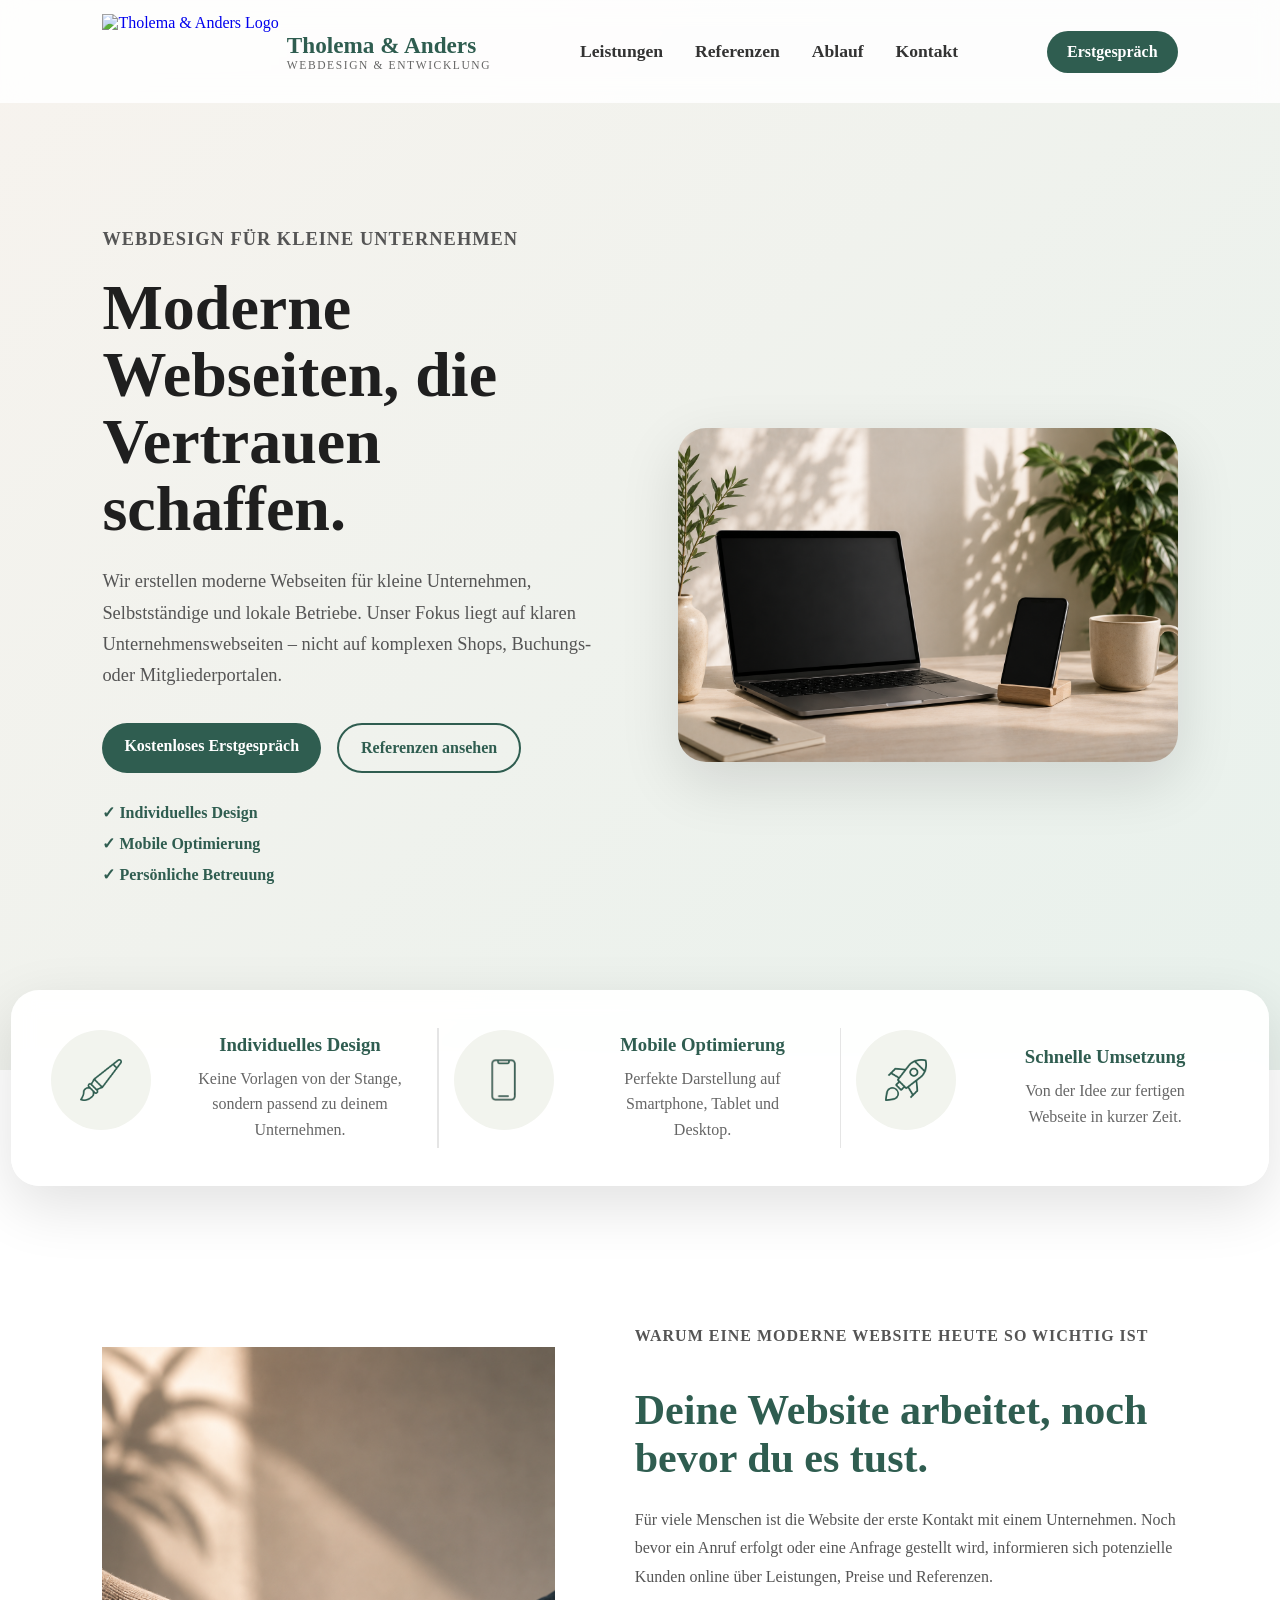
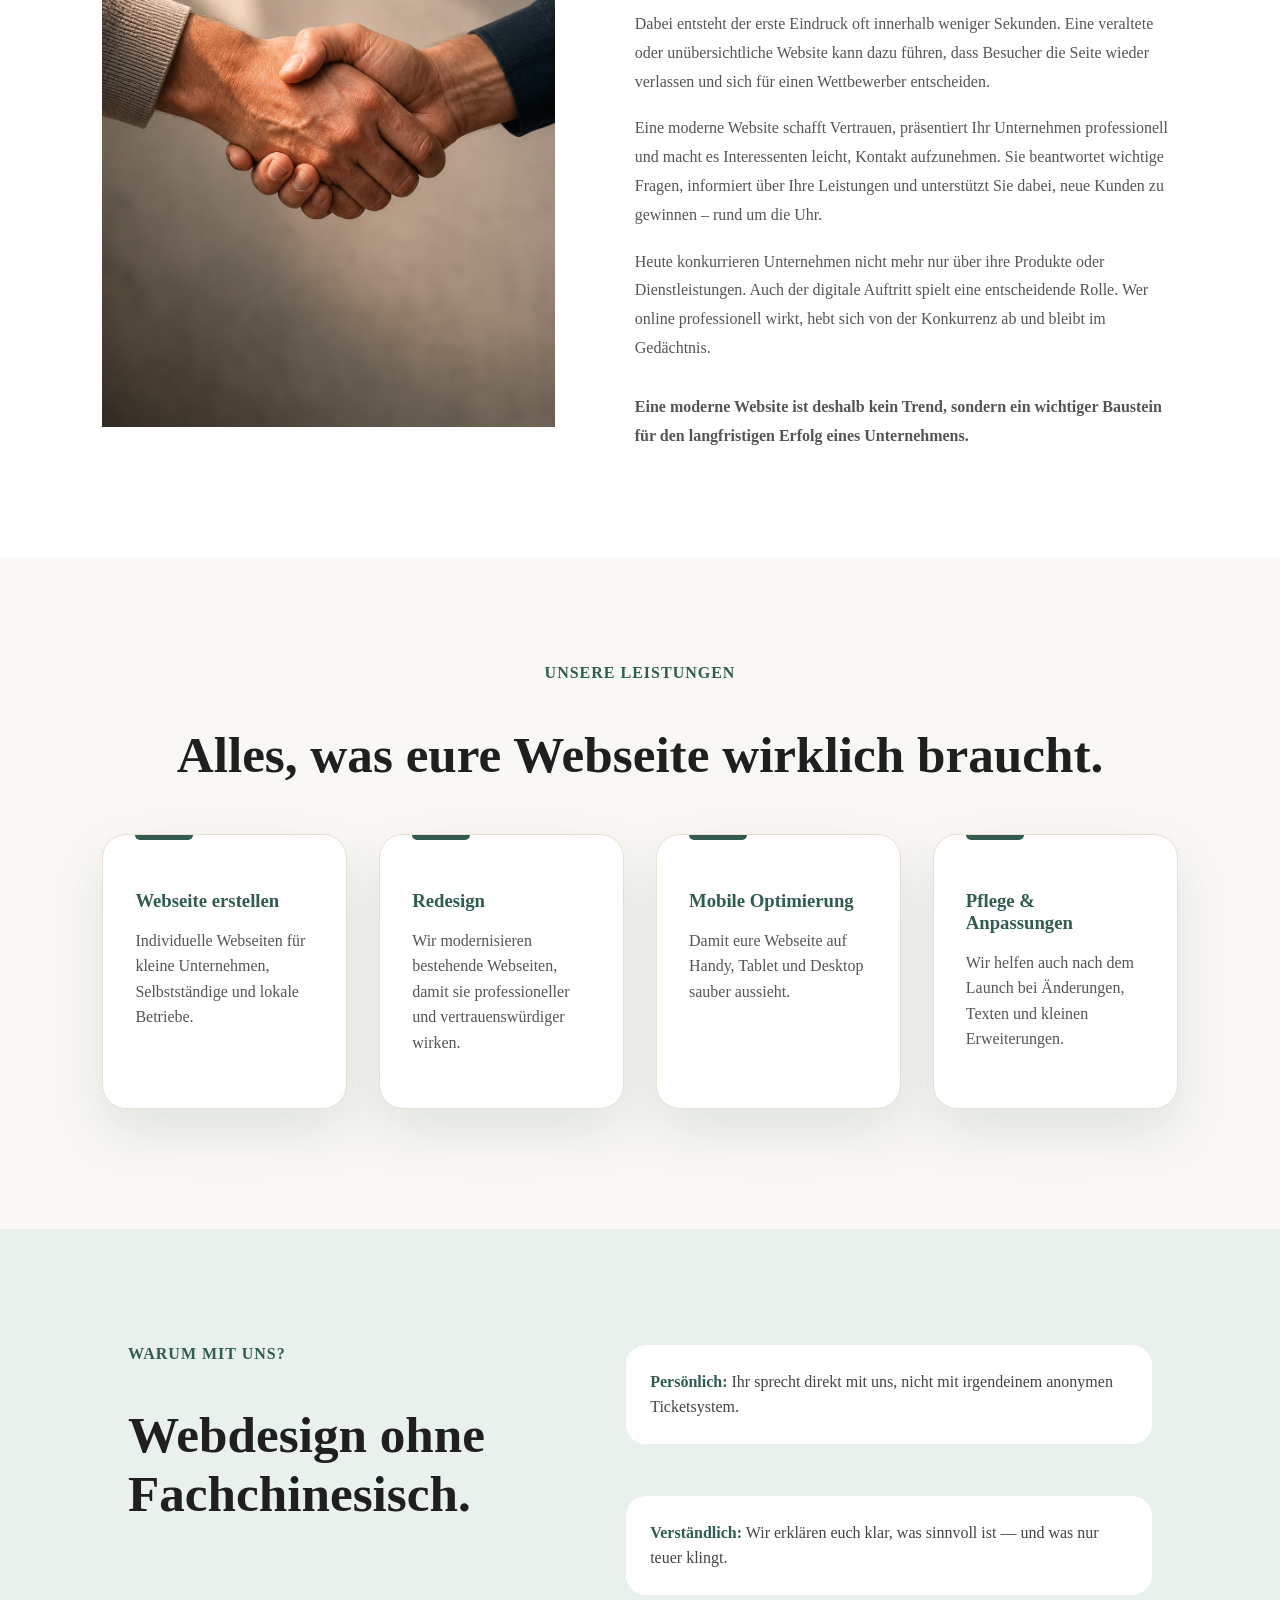
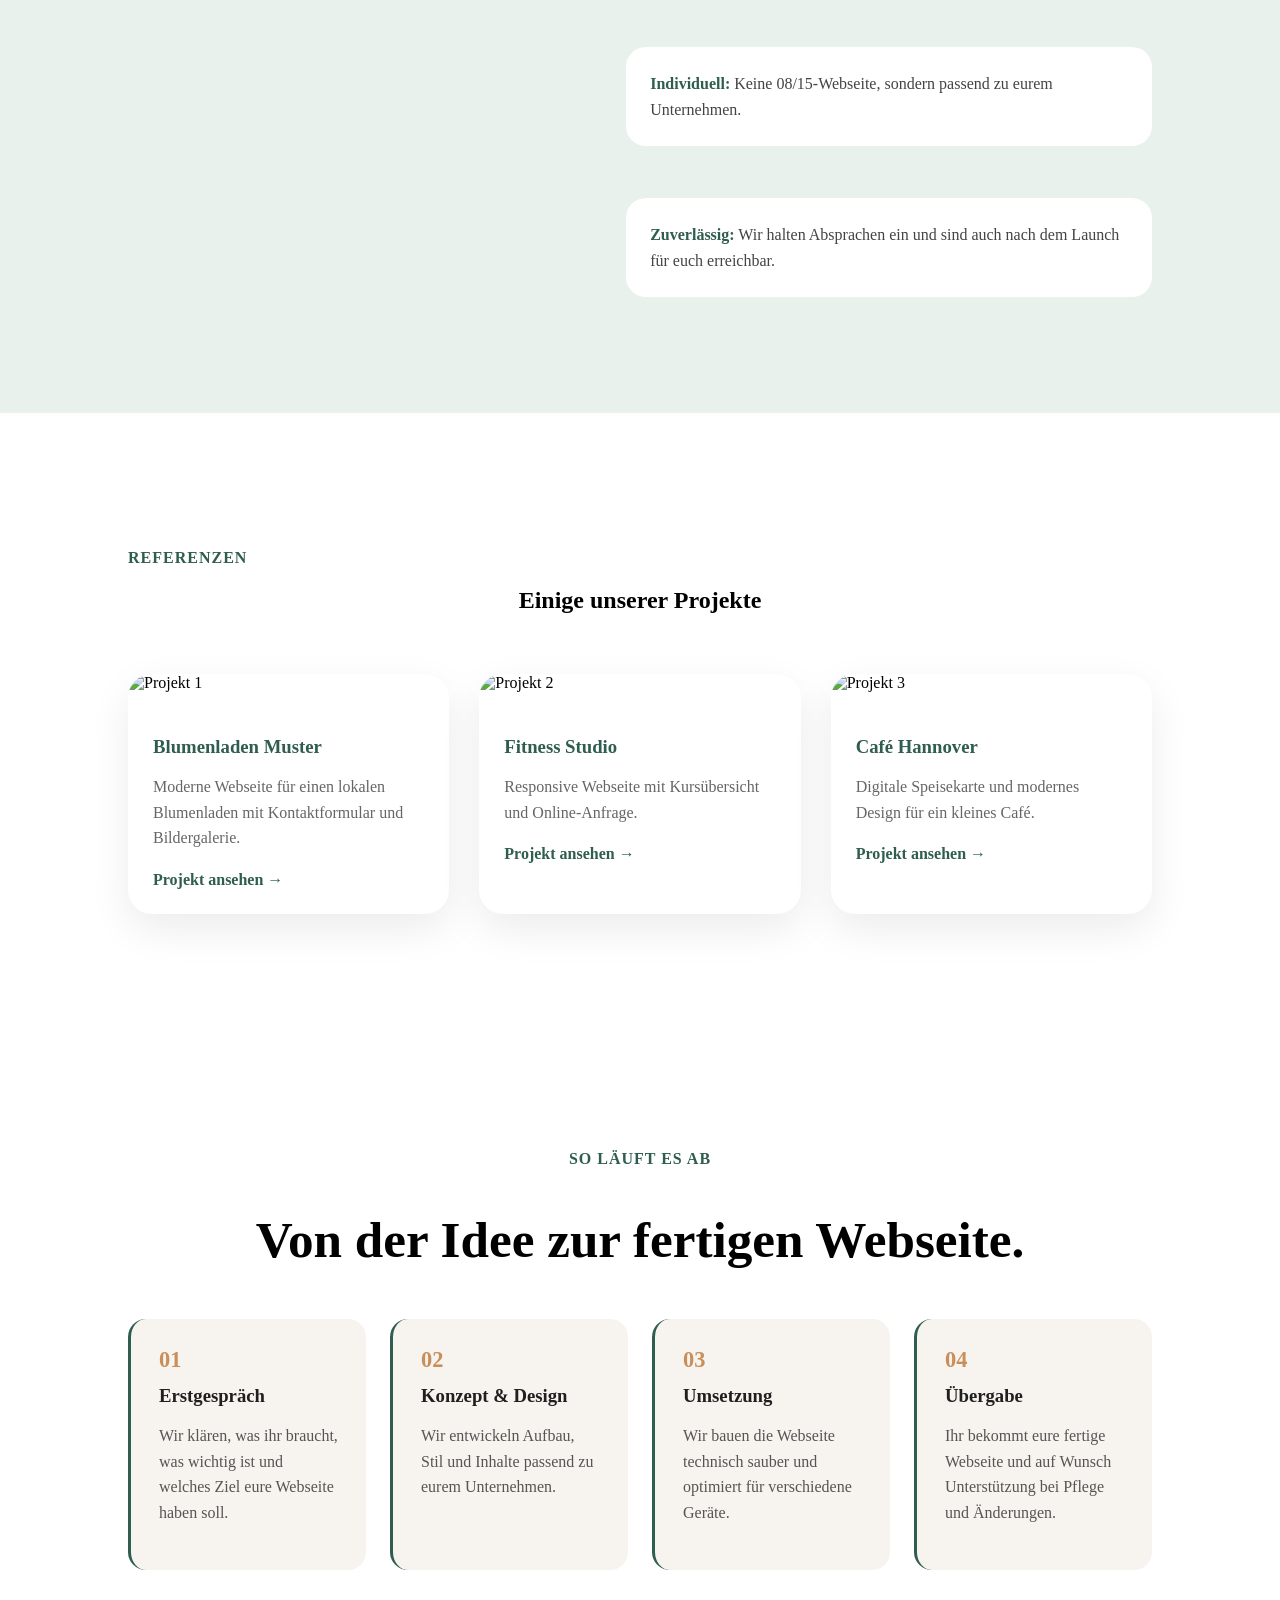
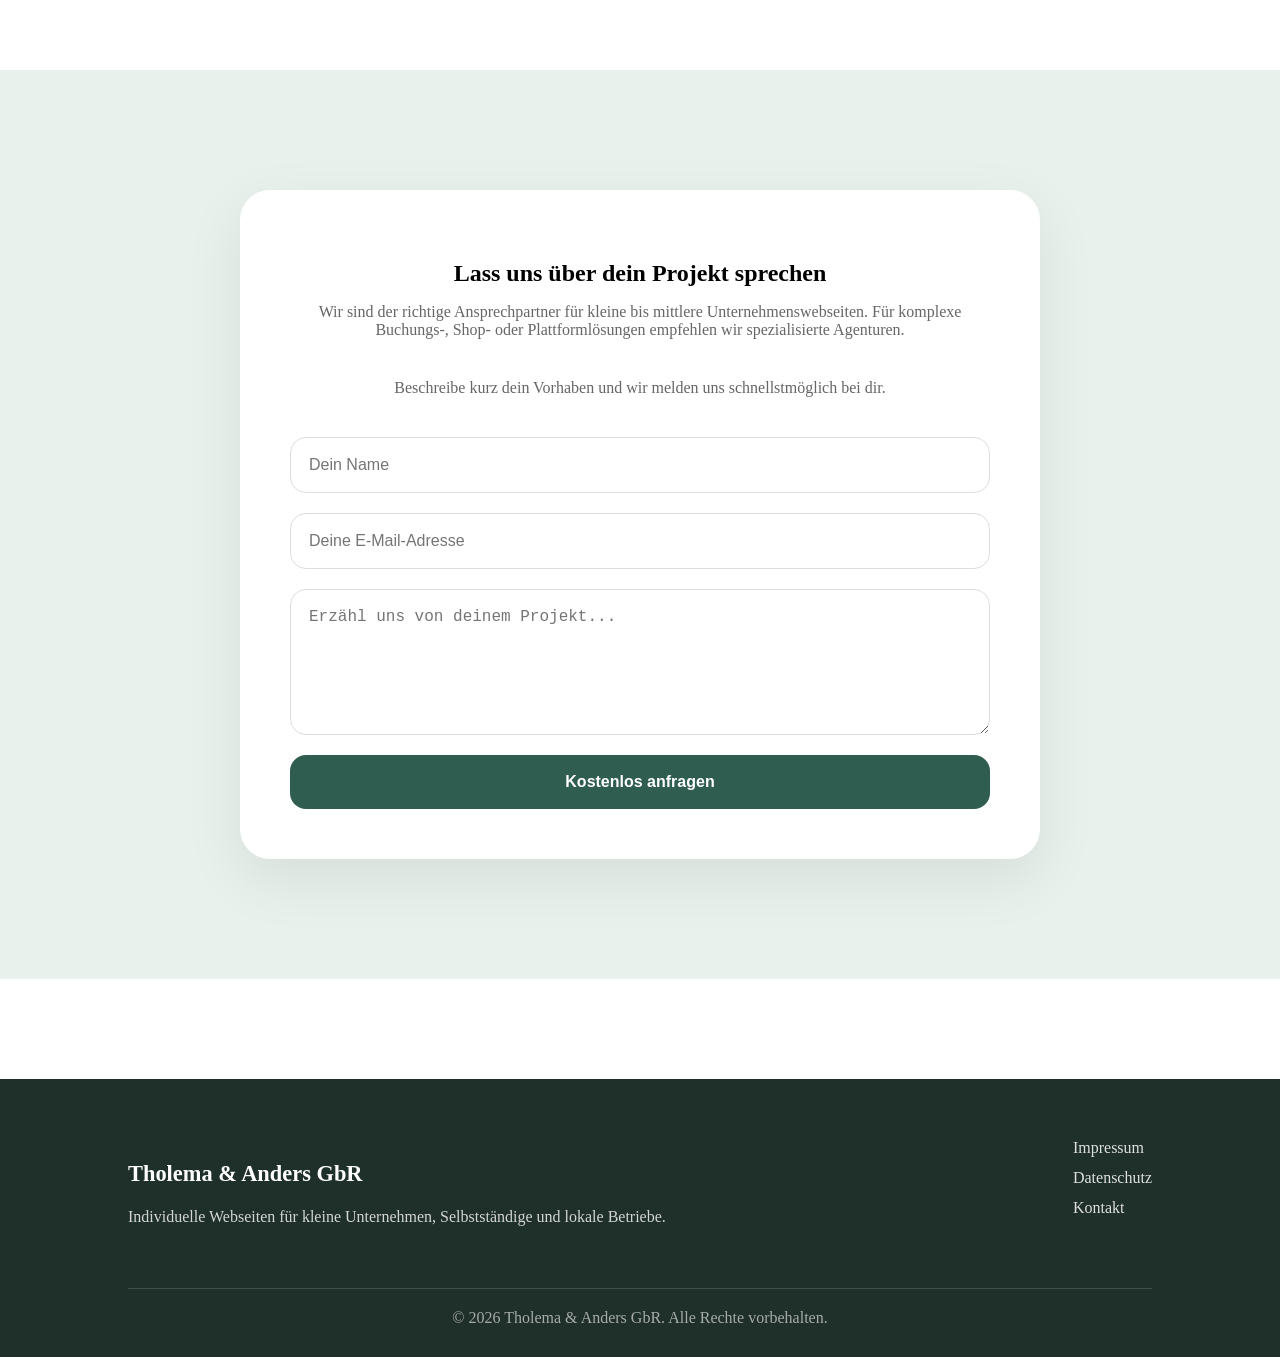
==== commit 205e5d07: "update" ====
--- a/index.html
+++ b/index.html
@@ -35,19 +35,34 @@
     </header>
     <!-- HERO -->
     <section class="hero">
+
         <div class="hero-content">
             <p class="eyebrow">Webdesign für kleine Unternehmen</p>
             <h1>Moderne Webseiten, die Vertrauen schaffen.</h1>
             <p>
-                Wir erstellen individuelle Webseiten für kleine Firmen, Selbstständige
-                und lokale Unternehmen – klar, professionell und verständlich.
+                Wir erstellen moderne Webseiten für kleine Unternehmen,
+                Selbstständige und lokale Betriebe. Unser Fokus liegt auf
+                klaren Unternehmenswebseiten – nicht auf komplexen Shops,
+                Buchungs- oder Mitgliederportalen.
             </p>
 
             <div class="hero-buttons">
                 <a href="#kontakt" class="btn primary">Kostenloses Erstgespräch</a>
                 <a href="#referenzen" class="btn secondary">Referenzen ansehen</a>
             </div>
-        </div>
+                            <div class="hero-points">
+    <span>✓ Individuelles Design</span>
+    <span>✓ Mobile Optimierung</span>
+    <span>✓ Persönliche Betreuung</span>
+</div>
+        </div>
+
+
+ <div class="hero-image">
+    <img src="./images/hero.png" alt="Moderne Webseite">
+</div>
+
+
     </section>
 
     <!-- Floating Card -->
@@ -78,39 +93,48 @@
     </div>
 
     <!-- WEBSITE-VALUE -->
-<section class="website-value">
-
-    <div class="website-value-image">
-        <img src="./images/handshake.png" alt="Handschlag">
-    </div>
-
-    <div class="website-value-content">
-        <p class="section-label">Warum eine moderne Website heute so wichtig ist</p>
-
-        <h2>Deine Website arbeitet, noch bevor du es tust.</h2>
-
-        <p>
-            Für viele Menschen ist die Website der erste Kontakt mit einem Unternehmen. Noch bevor ein Anruf erfolgt oder eine Anfrage gestellt wird, informieren sich potenzielle Kunden online über Leistungen, Preise und Referenzen.
-        </p>
-
-        <p>
-            Dabei entsteht der erste Eindruck oft innerhalb weniger Sekunden. Eine veraltete oder unübersichtliche Website kann dazu führen, dass Besucher die Seite wieder verlassen und sich für einen Wettbewerber entscheiden.
-        </p>
-
-        <p>
-            Eine moderne Website schafft Vertrauen, präsentiert Ihr Unternehmen professionell und macht es Interessenten leicht, Kontakt aufzunehmen. Sie beantwortet wichtige Fragen, informiert über Ihre Leistungen und unterstützt Sie dabei, neue Kunden zu gewinnen – rund um die Uhr.
-        </p>
-
-        <p>
-            Heute konkurrieren Unternehmen nicht mehr nur über ihre Produkte oder Dienstleistungen. Auch der digitale Auftritt spielt eine entscheidende Rolle. Wer online professionell wirkt, hebt sich von der Konkurrenz ab und bleibt im Gedächtnis.
-        </p>
-
-        <p class="website-value-bottom">
-            Eine moderne Website ist deshalb kein Trend, sondern ein wichtiger Baustein für den langfristigen Erfolg eines Unternehmens. 
-        </p>
-    </div>
-
-</section>
+    <section class="website-value">
+
+        <div class="website-value-image">
+            <img src="./images/handshake.png" alt="Handschlag">
+        </div>
+
+        <div class="website-value-content">
+            <p class="section-label">Warum eine moderne Website heute so wichtig ist</p>
+
+            <h2>Deine Website arbeitet, noch bevor du es tust.</h2>
+
+            <p>
+                Für viele Menschen ist die Website der erste Kontakt mit einem Unternehmen. Noch bevor ein Anruf erfolgt
+                oder eine Anfrage gestellt wird, informieren sich potenzielle Kunden online über Leistungen, Preise und
+                Referenzen.
+            </p>
+
+            <p>
+                Dabei entsteht der erste Eindruck oft innerhalb weniger Sekunden. Eine veraltete oder unübersichtliche
+                Website kann dazu führen, dass Besucher die Seite wieder verlassen und sich für einen Wettbewerber
+                entscheiden.
+            </p>
+
+            <p>
+                Eine moderne Website schafft Vertrauen, präsentiert Ihr Unternehmen professionell und macht es
+                Interessenten leicht, Kontakt aufzunehmen. Sie beantwortet wichtige Fragen, informiert über Ihre
+                Leistungen und unterstützt Sie dabei, neue Kunden zu gewinnen – rund um die Uhr.
+            </p>
+
+            <p>
+                Heute konkurrieren Unternehmen nicht mehr nur über ihre Produkte oder Dienstleistungen. Auch der
+                digitale Auftritt spielt eine entscheidende Rolle. Wer online professionell wirkt, hebt sich von der
+                Konkurrenz ab und bleibt im Gedächtnis.
+            </p>
+
+            <p class="website-value-bottom">
+                Eine moderne Website ist deshalb kein Trend, sondern ein wichtiger Baustein für den langfristigen Erfolg
+                eines Unternehmens.
+            </p>
+        </div>
+
+    </section>
 
     <!-- LEISTUNGEN -->
     <section class="services" id="leistungen">
@@ -151,7 +175,8 @@
             <p><strong>Persönlich:</strong> Ihr sprecht direkt mit uns, nicht mit irgendeinem anonymen Ticketsystem.</p>
             <p><strong>Verständlich:</strong> Wir erklären euch klar, was sinnvoll ist — und was nur teuer klingt.</p>
             <p><strong>Individuell:</strong> Keine 08/15-Webseite, sondern passend zu eurem Unternehmen.</p>
-            <p><strong>Zuverlässig:</strong> Wir halten Absprachen ein und sind auch nach dem Launch für euch erreichbar.</p>
+            <p><strong>Zuverlässig:</strong> Wir halten Absprachen ein und sind auch nach dem Launch für euch
+                erreichbar.</p>
         </div>
     </section>
 
@@ -249,7 +274,11 @@
     <section class="contact-section" id="kontakt">
         <div class="contact-card">
             <h2>Lass uns über dein Projekt sprechen</h2>
-
+            <p class="contact-note">
+                Wir sind der richtige Ansprechpartner für kleine bis mittlere
+                Unternehmenswebseiten. Für komplexe Buchungs-, Shop- oder
+                Plattformlösungen empfehlen wir spezialisierte Agenturen.
+            </p>
             <p>
                 Beschreibe kurz dein Vorhaben und wir melden uns schnellstmöglich bei dir.
             </p>
--- a/styles.css
+++ b/styles.css
@@ -88,19 +88,43 @@
 
 /* ----- HERO ----- */
 .hero {
-    min-height: 85vh;
-    background: linear-gradient(135deg,
-            #f7f3ee,
-            #e8f1ec);
+    min-height: 90vh;
+
     display: flex;
     align-items: center;
-    padding-top: 140px;
-    padding: 80px 10%;
-    background: linear-gradient(135deg, #f7f3ee, #e8f1ec);
+    justify-content: space-between;
+    gap: 60px;
+
+    padding: 140px 8% 120px;
+
+    background: linear-gradient(
+        135deg,
+        #f7f3ee,
+        #e8f1ec
+    );
 }
 
 .hero-content {
-    max-width: 680px;
+    flex: 1.4;
+    max-width: 650px;
+}
+
+.hero-image {
+    flex: 0.8;
+
+    display: flex;
+    justify-content: center;
+        transform: translateY(30px);
+    margin-top: 40px;
+
+}
+
+.hero-image img {
+    max-width: 500px;
+    border-radius: 28px;
+
+    box-shadow:
+        0 20px 60px rgba(0,0,0,0.12);
 }
 
 .eyebrow {
@@ -111,10 +135,10 @@
 }
 
 .hero h1 {
-    font-size: clamp(3rem, 5vw, 5.2rem);
-    line-height: 1.08;
+    font-size: clamp(3rem, 5vw, 4.8rem);
+    line-height: 1.05;
+    margin: 16px 0 24px;
     max-width: 780px;
-    margin: 16px 0;
     color: #1f1f1f;
 }
 
@@ -146,6 +170,36 @@
 .btn.secondary {
     color: #2f5d50;
     border: 2px solid #2f5d50;
+}
+
+.hero-points {
+    margin-top: 30px;
+
+    display: flex;
+    flex-direction: column;
+    gap: 12px;
+
+    align-items: flex-start;
+
+    color: #2f5d50;
+    font-weight: 600;
+}
+
+@media (max-width: 1000px) {
+
+    .hero {
+        flex-direction: column;
+        text-align: center;
+        gap: 50px;
+    }
+
+    .hero-buttons {
+        justify-content: center;
+    }
+
+    .hero-points {
+        justify-content: center;
+    }
 }
 
 /* ----- FLOATING CARD ----------------------------------------- */
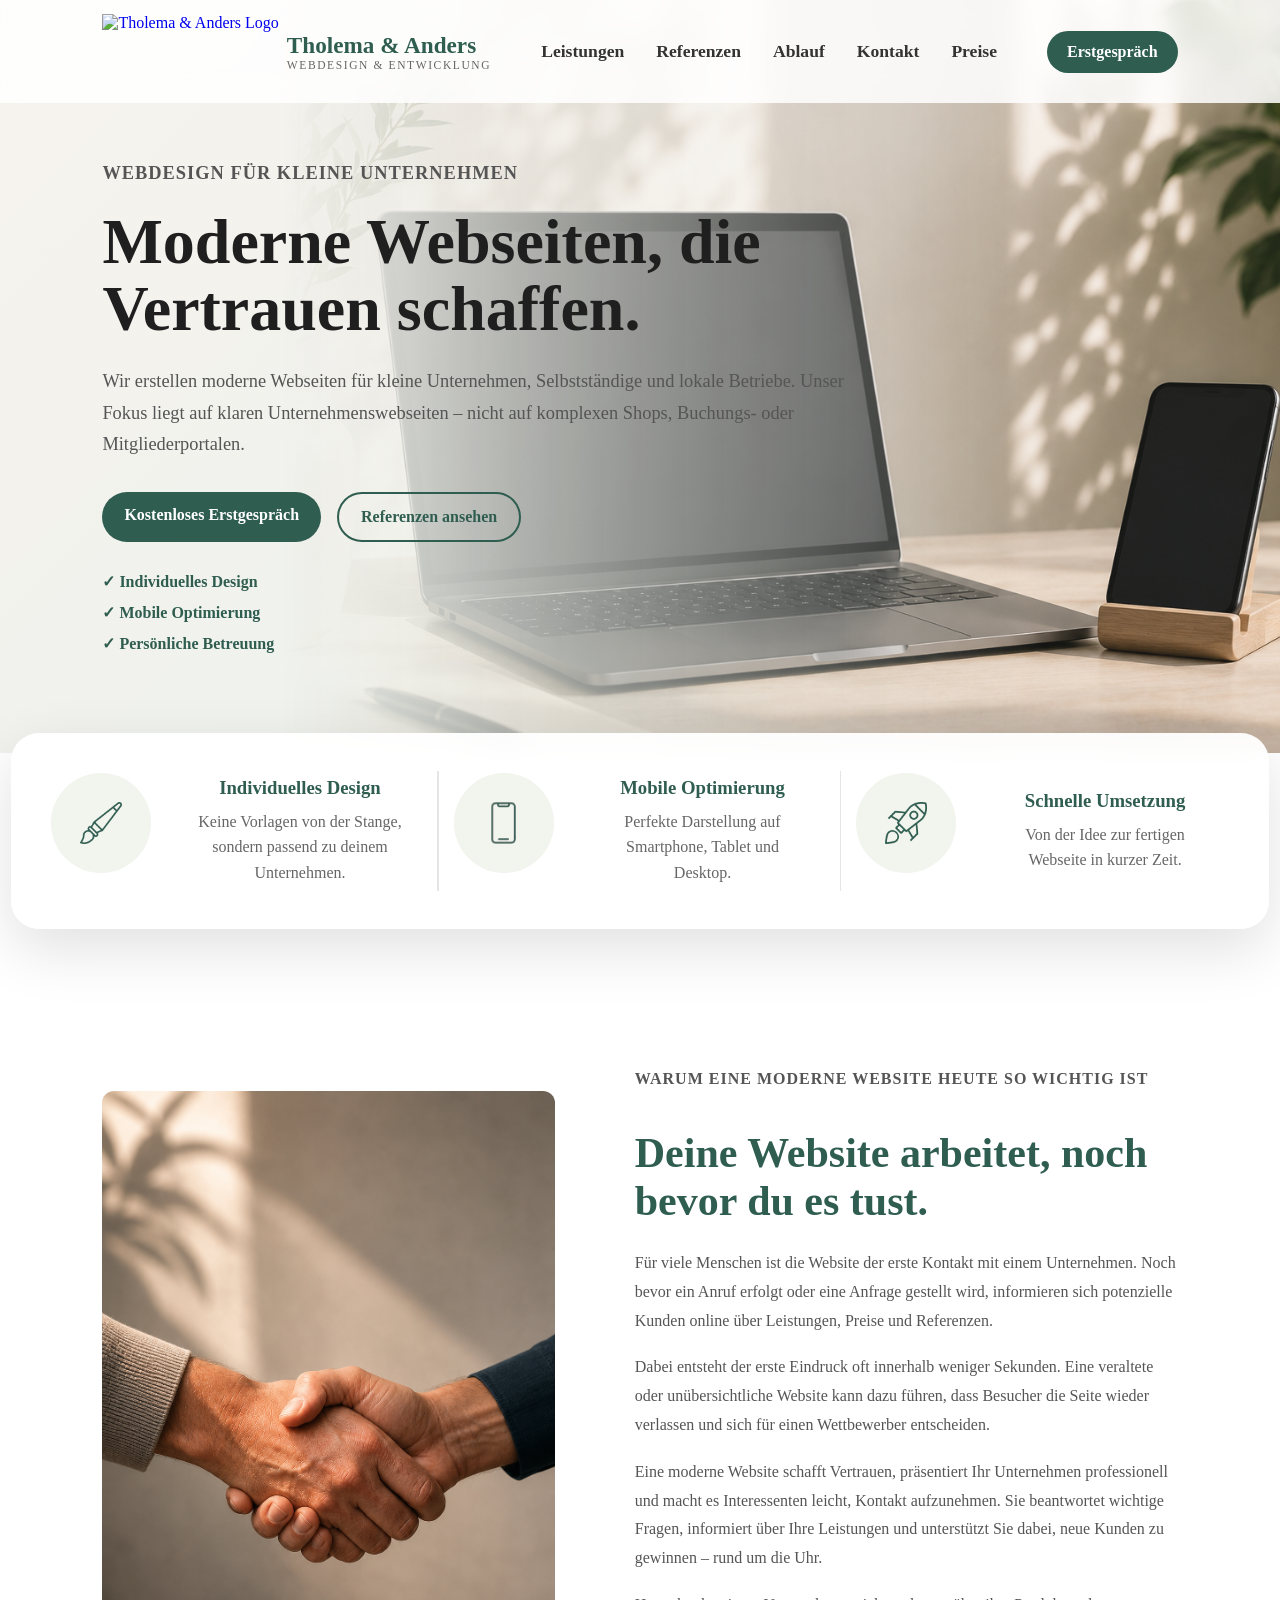
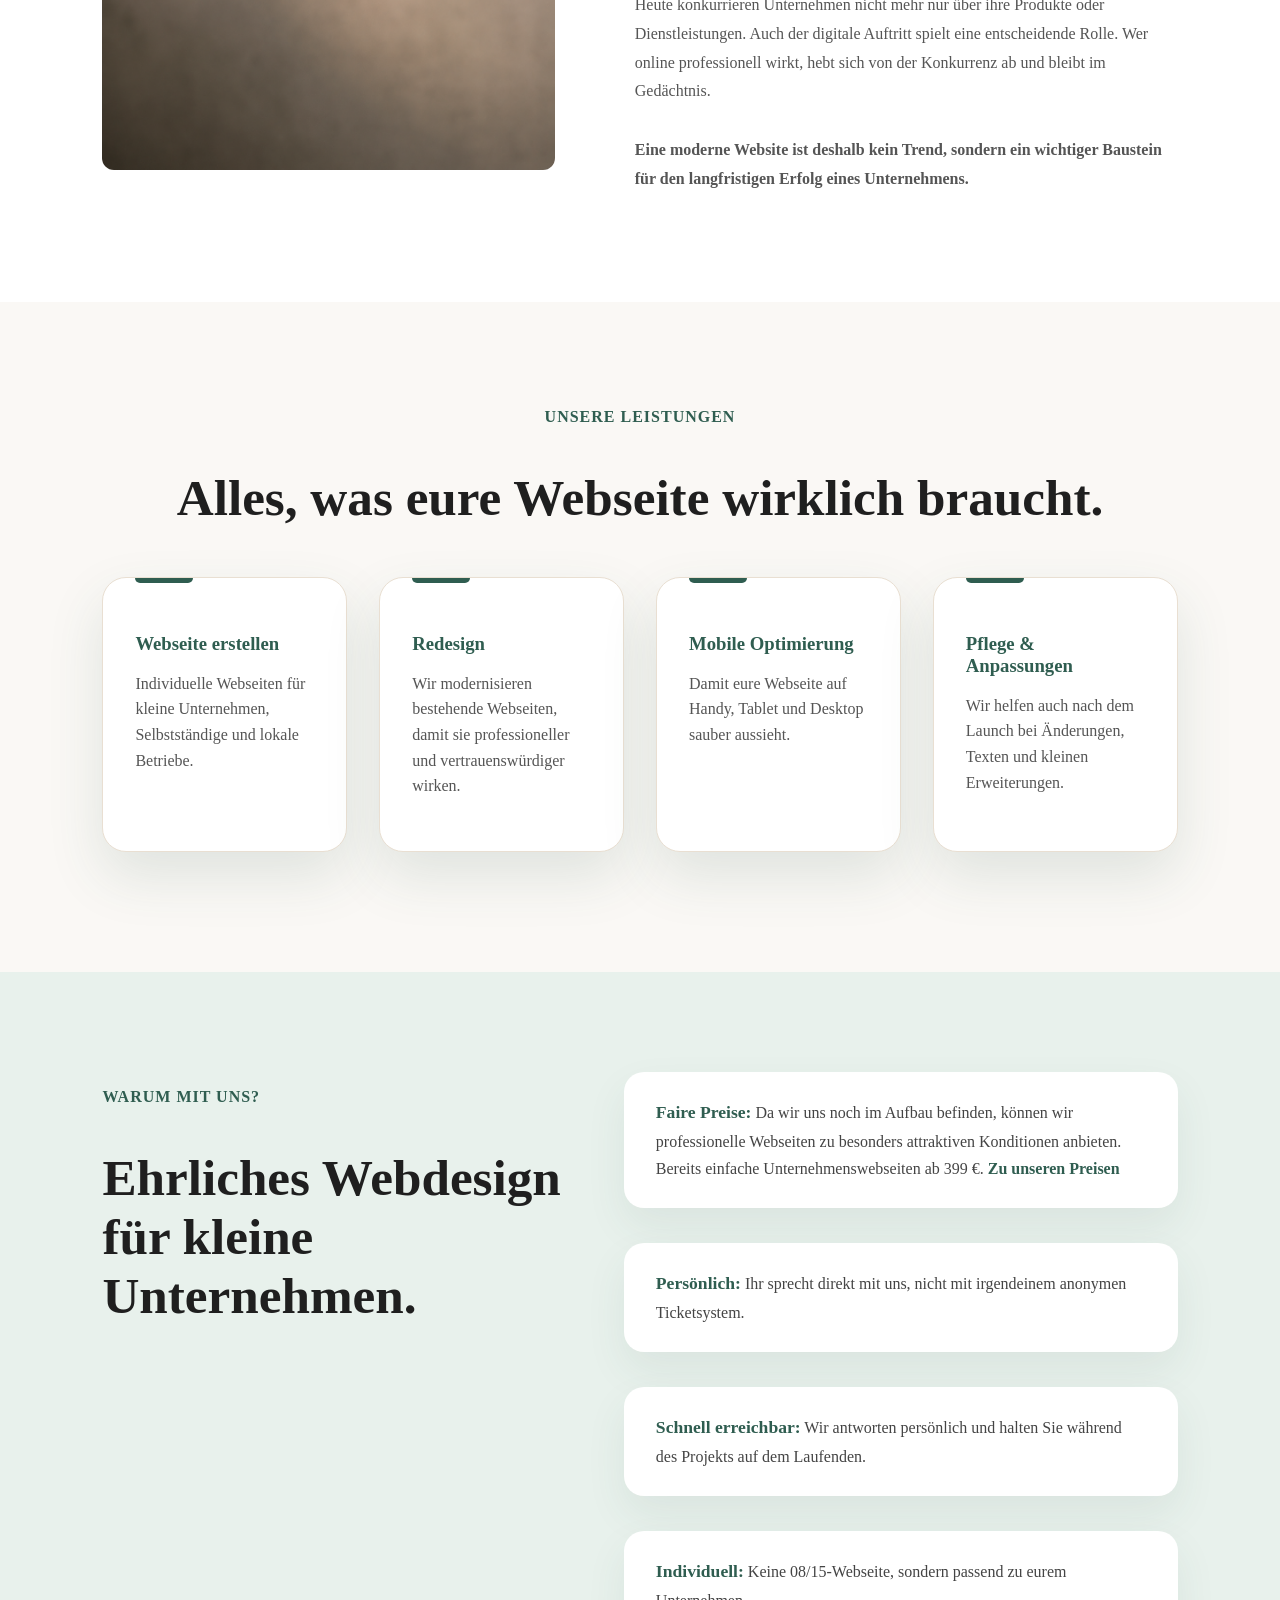
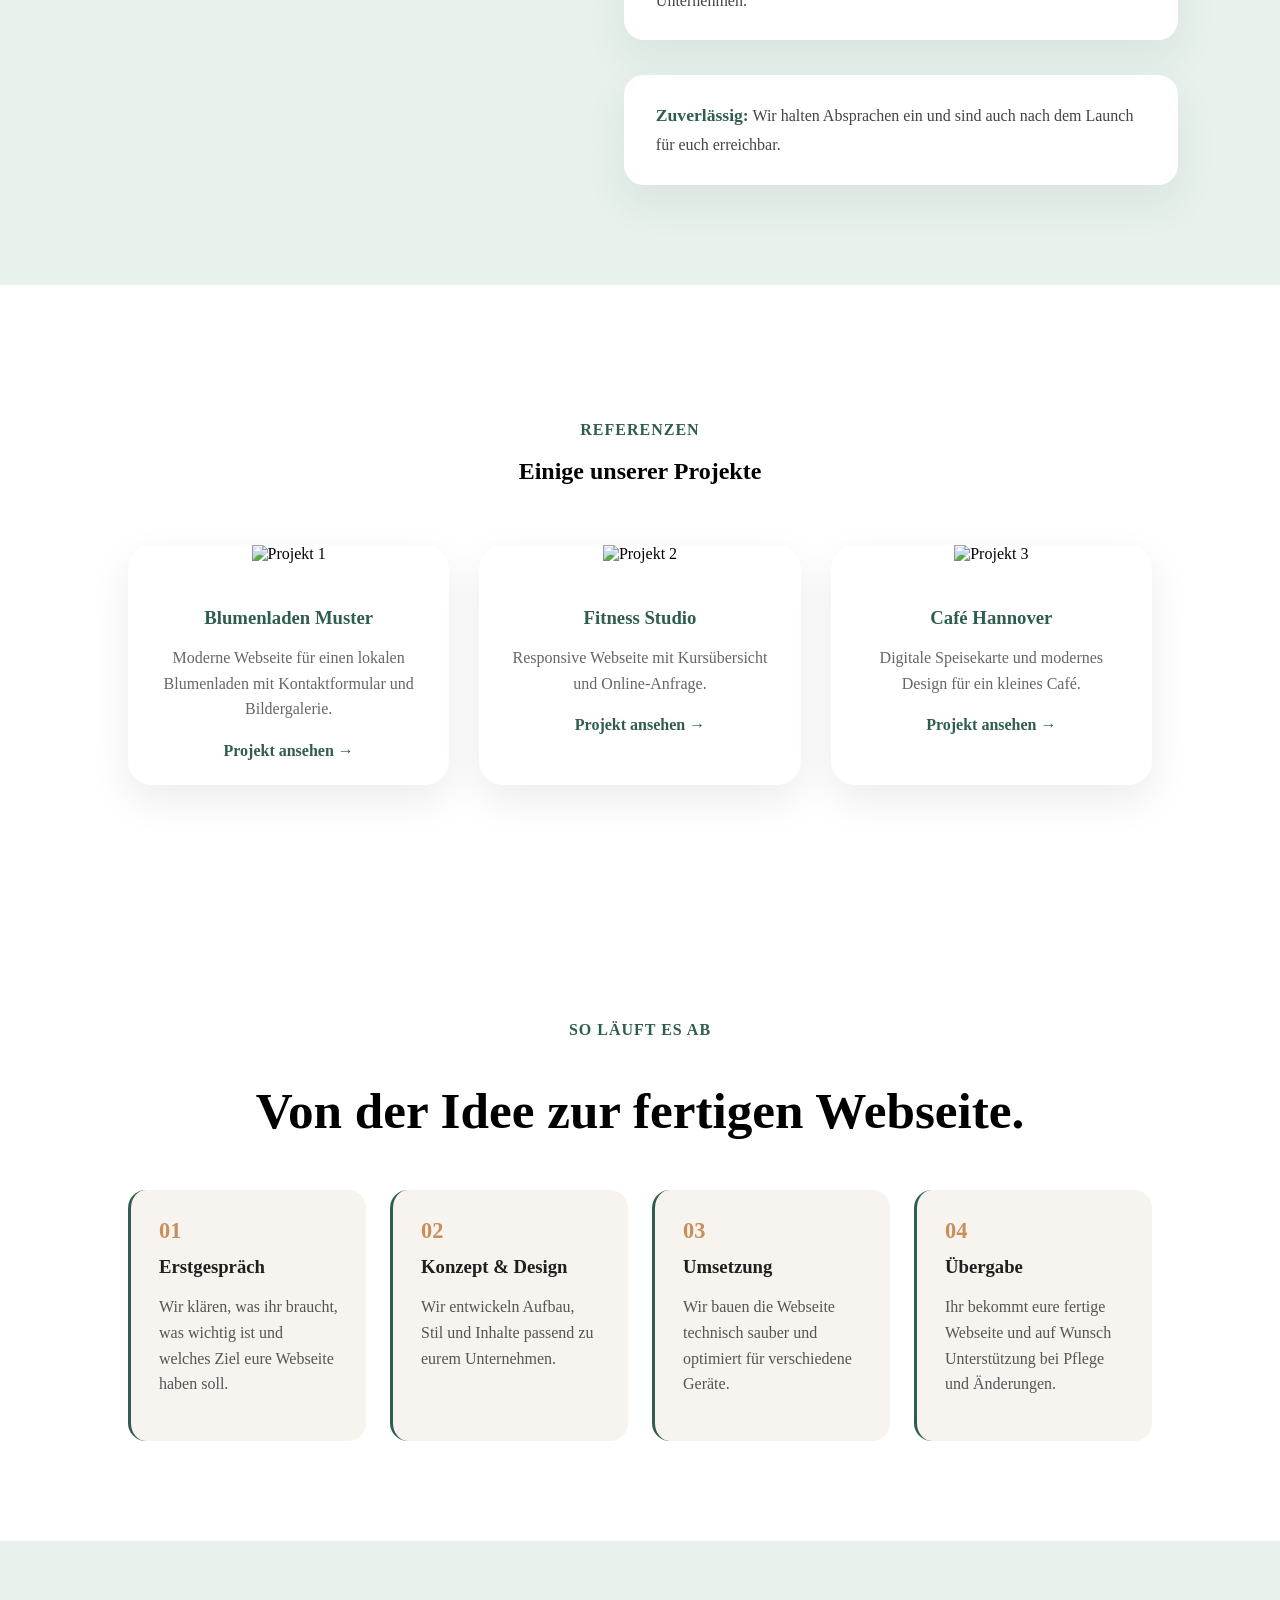
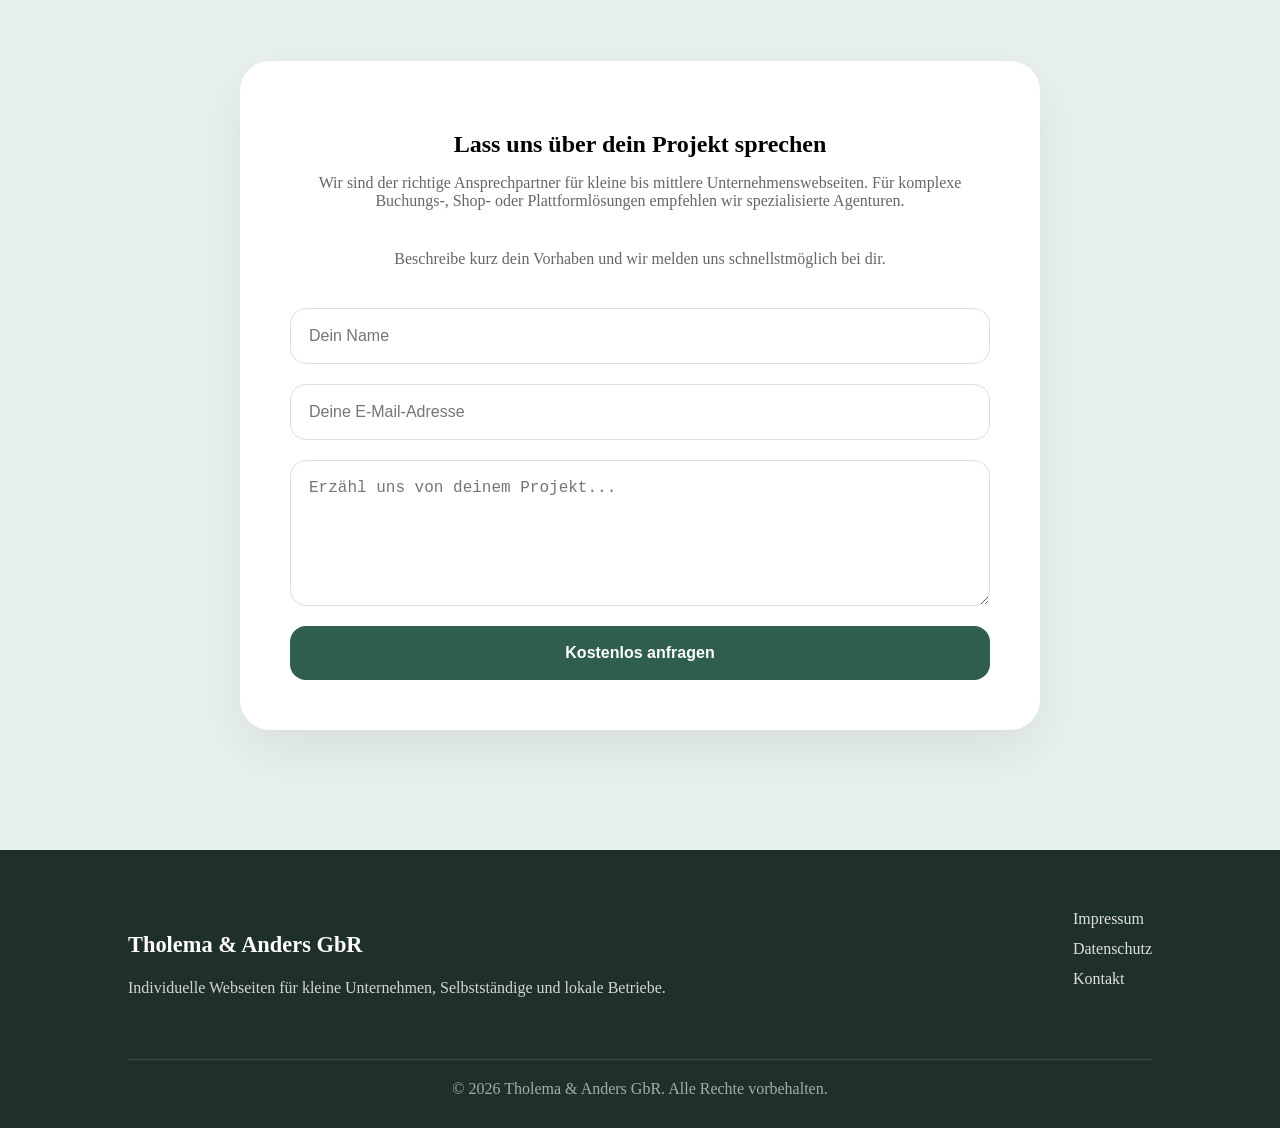
==== commit b1942db0: "update" ====
--- a/index.html
+++ b/index.html
@@ -6,6 +6,7 @@
     <meta name="viewport" content="width=device-width, initial-scale=1.0">
     <title>Titel</title>
     <link rel="stylesheet" href="./styles.css" />
+    <link rel="stylesheet" href="./footer.css" />
 </head>
 
 <body>
@@ -26,6 +27,7 @@
                 <li><a href="#referenzen">Referenzen</a></li>
                 <li><a href="#ablauf">Ablauf</a></li>
                 <li><a href="#kontakt">Kontakt</a></li>
+                <li><a href="preise.html">Preise</a></li>
             </ul>
 
             <a href="#kontakt" class="nav-btn">
@@ -33,6 +35,7 @@
             </a>
         </nav>
     </header>
+
     <!-- HERO -->
     <section class="hero">
 
@@ -168,12 +171,13 @@
     <section class="why-us">
         <div>
             <p class="section-label">Warum mit uns?</p>
-            <h2>Webdesign ohne Fachchinesisch.</h2>
+            <h2>Ehrliches Webdesign für kleine Unternehmen.</h2>
         </div>
 
         <div class="why-list">
+            <p><strong>Faire Preise:</strong> Da wir uns noch im Aufbau befinden, können wir professionelle Webseiten zu besonders attraktiven Konditionen anbieten. Bereits einfache Unternehmenswebseiten ab 399 €. <a href="preise.html">Zu unseren Preisen</a></p>
             <p><strong>Persönlich:</strong> Ihr sprecht direkt mit uns, nicht mit irgendeinem anonymen Ticketsystem.</p>
-            <p><strong>Verständlich:</strong> Wir erklären euch klar, was sinnvoll ist — und was nur teuer klingt.</p>
+            <p><strong>Schnell erreichbar:</strong> Wir antworten persönlich und halten Sie während des Projekts auf dem Laufenden.</p>
             <p><strong>Individuell:</strong> Keine 08/15-Webseite, sondern passend zu eurem Unternehmen.</p>
             <p><strong>Zuverlässig:</strong> Wir halten Absprachen ein und sind auch nach dem Launch für euch
                 erreichbar.</p>
--- a/styles.css
+++ b/styles.css
@@ -2,129 +2,62 @@
     margin: 0;
 }
 
-/* ----- NAVBAR ----- */
-.navbar {
-    position: fixed;
-    top: 0;
-    left: 0;
-    width: 100%;
-
-    box-sizing: border-box;
-    padding: 14px 8%;
-
-
-    display: flex;
-    justify-content: space-between;
-    align-items: center;
-
-    background: rgba(255, 255, 255, 0.85);
-    backdrop-filter: blur(12px);
-
-    z-index: 1000;
-}
-
-.logo-container {
-    display: flex;
-    align-items: center;
-    gap: 8px;
-
-    text-decoration: none;
-}
-
-.logo-container img {
-    height: 75px;
-    width: auto;
-    display: block;
-}
-
-.logo-text {
-    display: flex;
-    flex-direction: column;
-}
-
-.logo-text span {
-    font-size: 1.45rem;
-    font-weight: 800;
-    color: #2f5d50;
-}
-
-.logo-text small {
-    font-size: 0.72rem;
-    letter-spacing: 1.6px;
-    color: #666;
-    text-transform: uppercase;
-}
-
-.nav-links {
-    display: flex;
-    gap: 32px;
-
-    list-style: none;
-    margin: 0;
-    padding: 0;
-}
-
-.nav-links a {
-    text-decoration: none;
-    color: #333;
-    font-weight: 600;
-    font-size: 1.1rem;
-    transition: 0.2s;
-}
-
-.nav-links a:hover {
-    color: #2f5d50;
-    text-decoration: underline;
-}
-
-.nav-btn {
-    text-decoration: none;
-    background: #2f5d50;
-    color: white;
-    padding: 12px 20px;
-    border-radius: 999px;
-    font-weight: 600;
-}
-
 /* ----- HERO ----- */
 .hero {
-    min-height: 90vh;
+    position: relative;
+    overflow: hidden;
+
+    min-height: auto;
 
     display: flex;
     align-items: center;
     justify-content: space-between;
     gap: 60px;
 
-    padding: 140px 8% 120px;
-
-    background: linear-gradient(
-        135deg,
-        #f7f3ee,
-        #e8f1ec
-    );
+    padding: 140px 0 100px 8%;
+
+    background: linear-gradient(135deg, #f7f3ee, #e8f1ec);
 }
 
 .hero-content {
+    position: relative;
+    z-index: 3;
     flex: 1.4;
-    max-width: 650px;
+    width: 70vw;
+    max-width: 1000px;
 }
 
 .hero-image {
-    flex: 0.8;
-
-    display: flex;
-    justify-content: center;
-        transform: translateY(30px);
-    margin-top: 40px;
+    position: absolute;
+    top: 0;
+    right: -280px;
+    bottom: 0;
+
+    width: 100%;
+    margin-right: 0;
+    display: block;
 
 }
 
 .hero-image img {
-    max-width: 500px;
-    border-radius: 28px;
-
-    box-shadow:
-        0 20px 60px rgba(0,0,0,0.12);
+    opacity: 0.92;
+    width: 100%;
+    height: 100%;
+
+    object-fit: cover;
+    object-position: right center;
+
+    mask-image: linear-gradient(to right,
+            transparent 0%,
+            black 60%,
+            black 80%,
+            rgba(0, 0, 0, 0.7) 100%);
+
+    -webkit-mask-image: linear-gradient(to right,
+            transparent 0%,
+            black 60%,
+            black 80%,
+            rgba(0, 0, 0, 0.7) 100%);
 }
 
 .eyebrow {
@@ -138,7 +71,7 @@
     font-size: clamp(3rem, 5vw, 4.8rem);
     line-height: 1.05;
     margin: 16px 0 24px;
-    max-width: 780px;
+    max-width: 950px;
     color: #1f1f1f;
 }
 
@@ -205,7 +138,7 @@
 /* ----- FLOATING CARD ----------------------------------------- */
 .floating-card {
     width: min(1200px, 92%);
-    margin: -80px auto 0;
+    margin: -20px auto 0;
 
     background: rgba(255, 255, 255, 0.95);
     backdrop-filter: blur(12px);
@@ -254,12 +187,16 @@
     margin: 0 0 16px 0;
 }
 
-.feature:not(:last-child)::after { /* :after erzeugt ein virtuelles Element nach dem eigentlichen Inhalt */
-    content: ""; /* Ohne content wird dieses Element gar nicht angezeigt */
+/* Trennstriche */
+.feature:not(:last-child)::after {
+    /* :after erzeugt ein virtuelles Element nach dem eigentlichen Inhalt */
+    content: "";
+    /* Ohne content wird dieses Element gar nicht angezeigt */
     position: absolute;
     top: 50%;
-    right: -15px; 
-    transform: translateY(-50%); /* verschiebst den Strich um die Hälfte seiner eigenen Höhe nach oben */
+    right: -15px;
+    transform: translateY(-50%);
+    /* verschiebst den Strich um die Hälfte seiner eigenen Höhe nach oben */
 
     width: 1.5px;
     height: 120px;
@@ -278,7 +215,8 @@
 .feature-icon img {
     width: 42px;
     height: 42px;
-    object-fit: contain; /* Bild wird nicht verzerrt*/
+    object-fit: contain;
+    /* Bild wird nicht verzerrt*/
 }
 
 .feature h3 {
@@ -319,6 +257,8 @@
     width: 100%;
     max-width: 500px;
     display: block;
+
+    border-radius: 12px;
 }
 
 .website-value-content {
@@ -359,10 +299,11 @@
         margin: 0 auto;
     }
 }
+
 /* ----- LEISTUNGEN ----- */
 .services {
     padding: 90px 8% 120px;
-background: #faf8f5;
+    background: #faf8f5;
     text-align: center;
 }
 
@@ -443,7 +384,7 @@
 
 /* ----- WARUM WIR ----- */
 .why-us {
-    padding: 100px 10%;
+    padding: 100px 8%;
     display: grid;
     grid-template-columns: 1fr 1.2fr;
     gap: 60px;
@@ -455,21 +396,40 @@
     color: #1f1f1f;
 }
 
+.why-us > div:first-child {
+    align-self: start;
+    padding-top: 0;
+}
+
 .why-list {
     display: grid;
-    gap: 20px;
+    gap: 35px;
 }
 
 .why-list p {
+    margin: 0;
     background: white;
-    padding: 24px;
+    padding: 26px 32px;
     border-radius: 20px;
-    line-height: 1.6;
+    line-height: 1.7;
     color: #444;
+
+    box-shadow: 0 18px 40px rgba(47, 93, 80, 0.08);
 }
 
 .why-list strong {
-    color: #2f5d50;
+    font-size: 1.1rem;
+    color: #2f5d50;
+}
+
+.why-list a {
+    color: #2f5d50;
+    font-weight: 700;
+    text-decoration: none;
+}
+
+.why-list a:hover {
+    text-decoration: underline;
 }
 
 @media (max-width: 800px) {
@@ -482,6 +442,7 @@
 .projects {
     padding: 120px 10%;
     background: white;
+    text-align: center;
 }
 
 .projects h2 {
@@ -652,62 +613,4 @@
     font-weight: 600;
 
     cursor: pointer;
-}
-
-/* ----- FOOTER ----- */
-footer {
-    background-color: #1f2f29;
-
-    color: white;
-
-    padding: 60px 10% 30px;
-
-    margin-top: 100px;
-}
-
-.footer-content {
-    display: flex;
-    justify-content: space-between;
-    align-items: flex-start;
-    gap: 50px;
-
-    flex-wrap: wrap;
-}
-
-.footer-info h3 {
-    margin-bottom: 15px;
-    font-size: 1.4rem;
-}
-
-.footer-info p {
-    color: rgba(255, 255, 255, 0.8);
-    line-height: 1.8;
-}
-
-.footer-links {
-    display: flex;
-    flex-direction: column;
-    gap: 12px;
-}
-
-.footer-links a {
-    color: rgba(255, 255, 255, 0.85);
-    text-decoration: none;
-
-    transition: 0.2s;
-}
-
-.footer-links a:hover {
-    color: white;
-}
-
-.footer-bottom {
-    margin-top: 40px;
-    padding-top: 20px;
-
-    border-top: 1px solid rgba(255, 255, 255, 0.15);
-
-    text-align: center;
-
-    color: rgba(255, 255, 255, 0.6);
 }
--- a/footer.css
+++ b/footer.css
@@ -0,0 +1,141 @@
+/* ----- NAVBAR ----- */
+.navbar {
+    position: fixed;
+    top: 0;
+    left: 0;
+    width: 100%;
+
+    box-sizing: border-box;
+    padding: 14px 8%;
+
+
+    display: flex;
+    justify-content: space-between;
+    align-items: center;
+
+    background: rgba(255, 255, 255, 0.85);
+    backdrop-filter: blur(12px);
+
+    z-index: 1000;
+}
+
+.logo-container {
+    display: flex;
+    align-items: center;
+    gap: 8px;
+
+    text-decoration: none;
+}
+
+.logo-container img {
+    height: 75px;
+    width: auto;
+    display: block;
+}
+
+.logo-text {
+    display: flex;
+    flex-direction: column;
+}
+
+.logo-text span {
+    font-size: 1.45rem;
+    font-weight: 800;
+    color: #2f5d50;
+}
+
+.logo-text small {
+    font-size: 0.72rem;
+    letter-spacing: 1.6px;
+    color: #666;
+    text-transform: uppercase;
+}
+
+.nav-links {
+    display: flex;
+    gap: 32px;
+
+    list-style: none;
+    margin: 0;
+    padding: 0;
+}
+
+.nav-links a {
+    text-decoration: none;
+    color: #333;
+    font-weight: 600;
+    font-size: 1.1rem;
+    transition: 0.2s;
+}
+
+.nav-links a:hover {
+    color: #2f5d50;
+    text-decoration: underline;
+}
+
+.nav-btn {
+    text-decoration: none;
+    background: #2f5d50;
+    color: white;
+    padding: 12px 20px;
+    border-radius: 999px;
+    font-weight: 600;
+}
+
+/* ----- FOOTER ----- */
+footer {
+    background-color: #1f2f29;
+
+    color: white;
+
+    padding: 60px 10% 30px;
+
+    margin-top: 0;
+}
+
+.footer-content {
+    display: flex;
+    justify-content: space-between;
+    align-items: flex-start;
+    gap: 50px;
+
+    flex-wrap: wrap;
+}
+
+.footer-info h3 {
+    margin-bottom: 15px;
+    font-size: 1.4rem;
+}
+
+.footer-info p {
+    color: rgba(255, 255, 255, 0.8);
+    line-height: 1.8;
+}
+
+.footer-links {
+    display: flex;
+    flex-direction: column;
+    gap: 12px;
+}
+
+.footer-links a {
+    color: rgba(255, 255, 255, 0.85);
+    text-decoration: none;
+
+    transition: 0.2s;
+}
+
+.footer-links a:hover {
+    color: white;
+}
+
+.footer-bottom {
+    margin-top: 40px;
+    padding-top: 20px;
+
+    border-top: 1px solid rgba(255, 255, 255, 0.15);
+
+    text-align: center;
+
+    color: rgba(255, 255, 255, 0.6);
+}
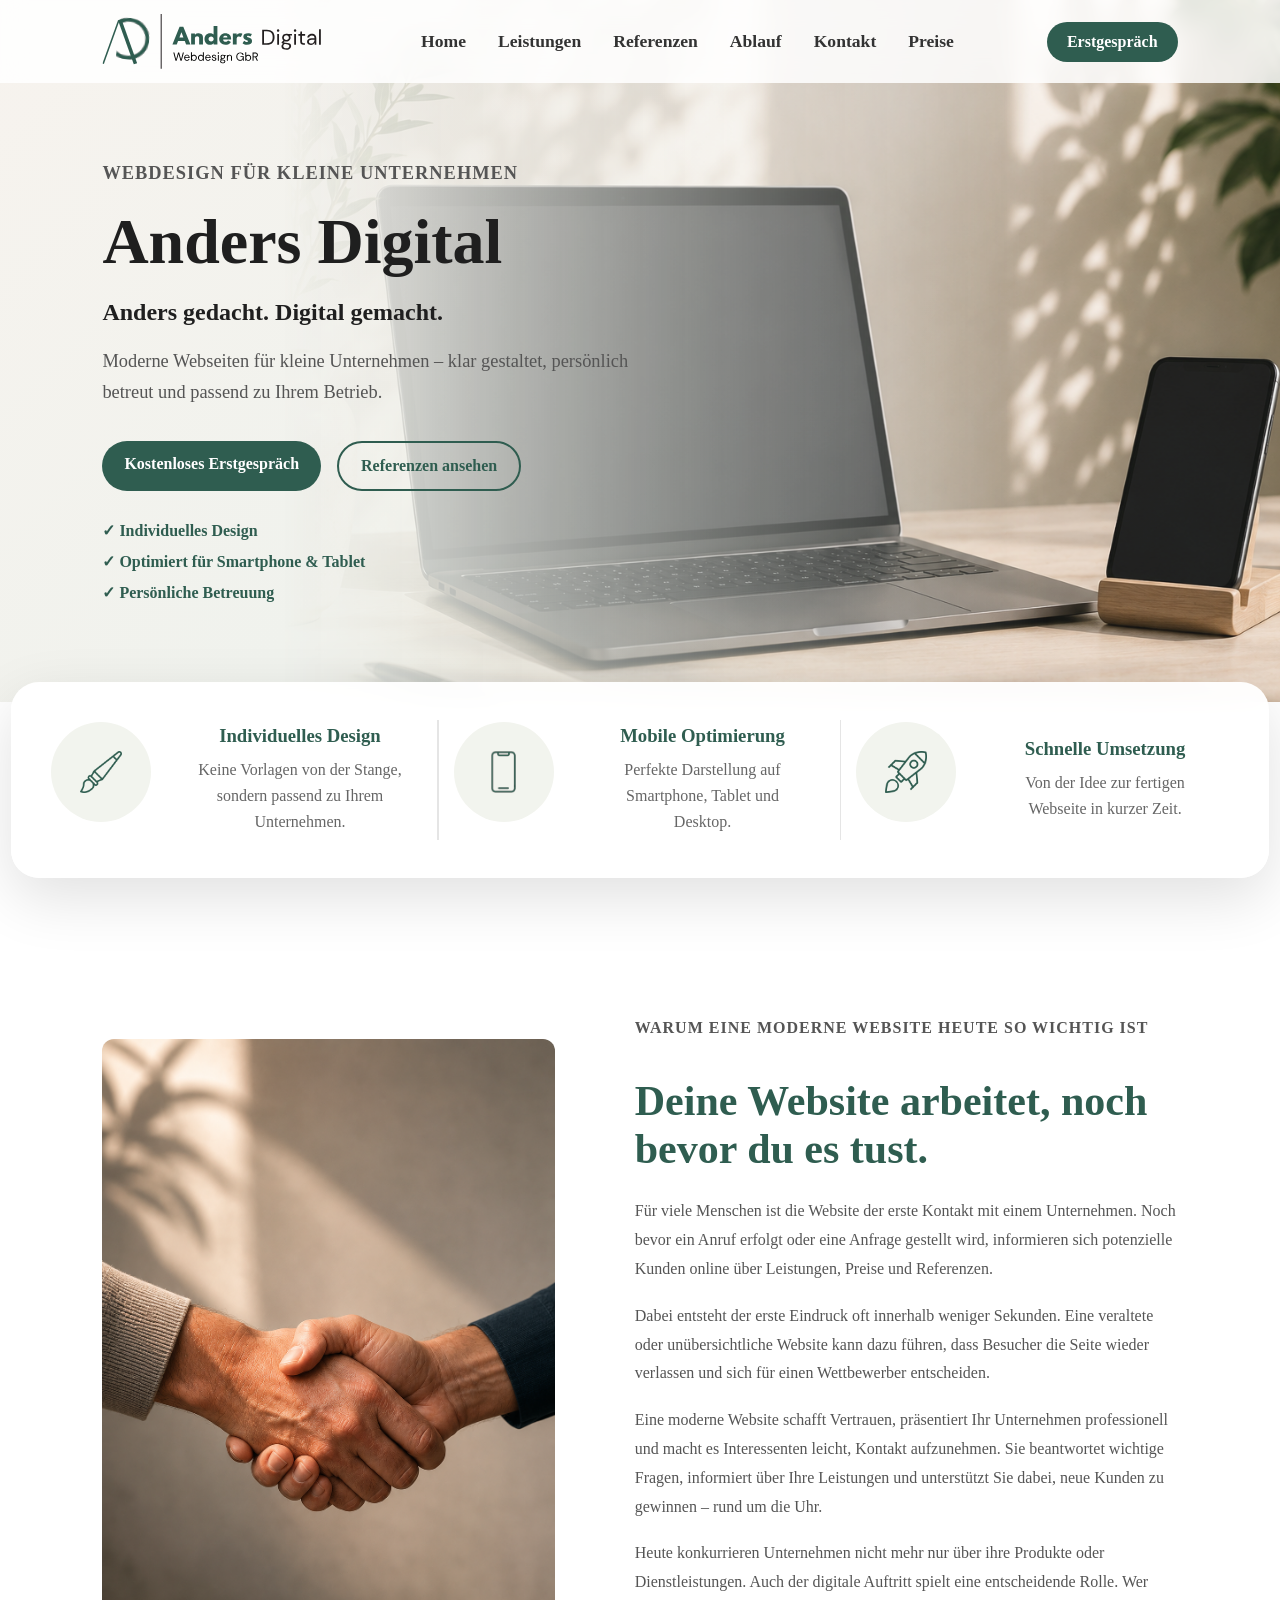
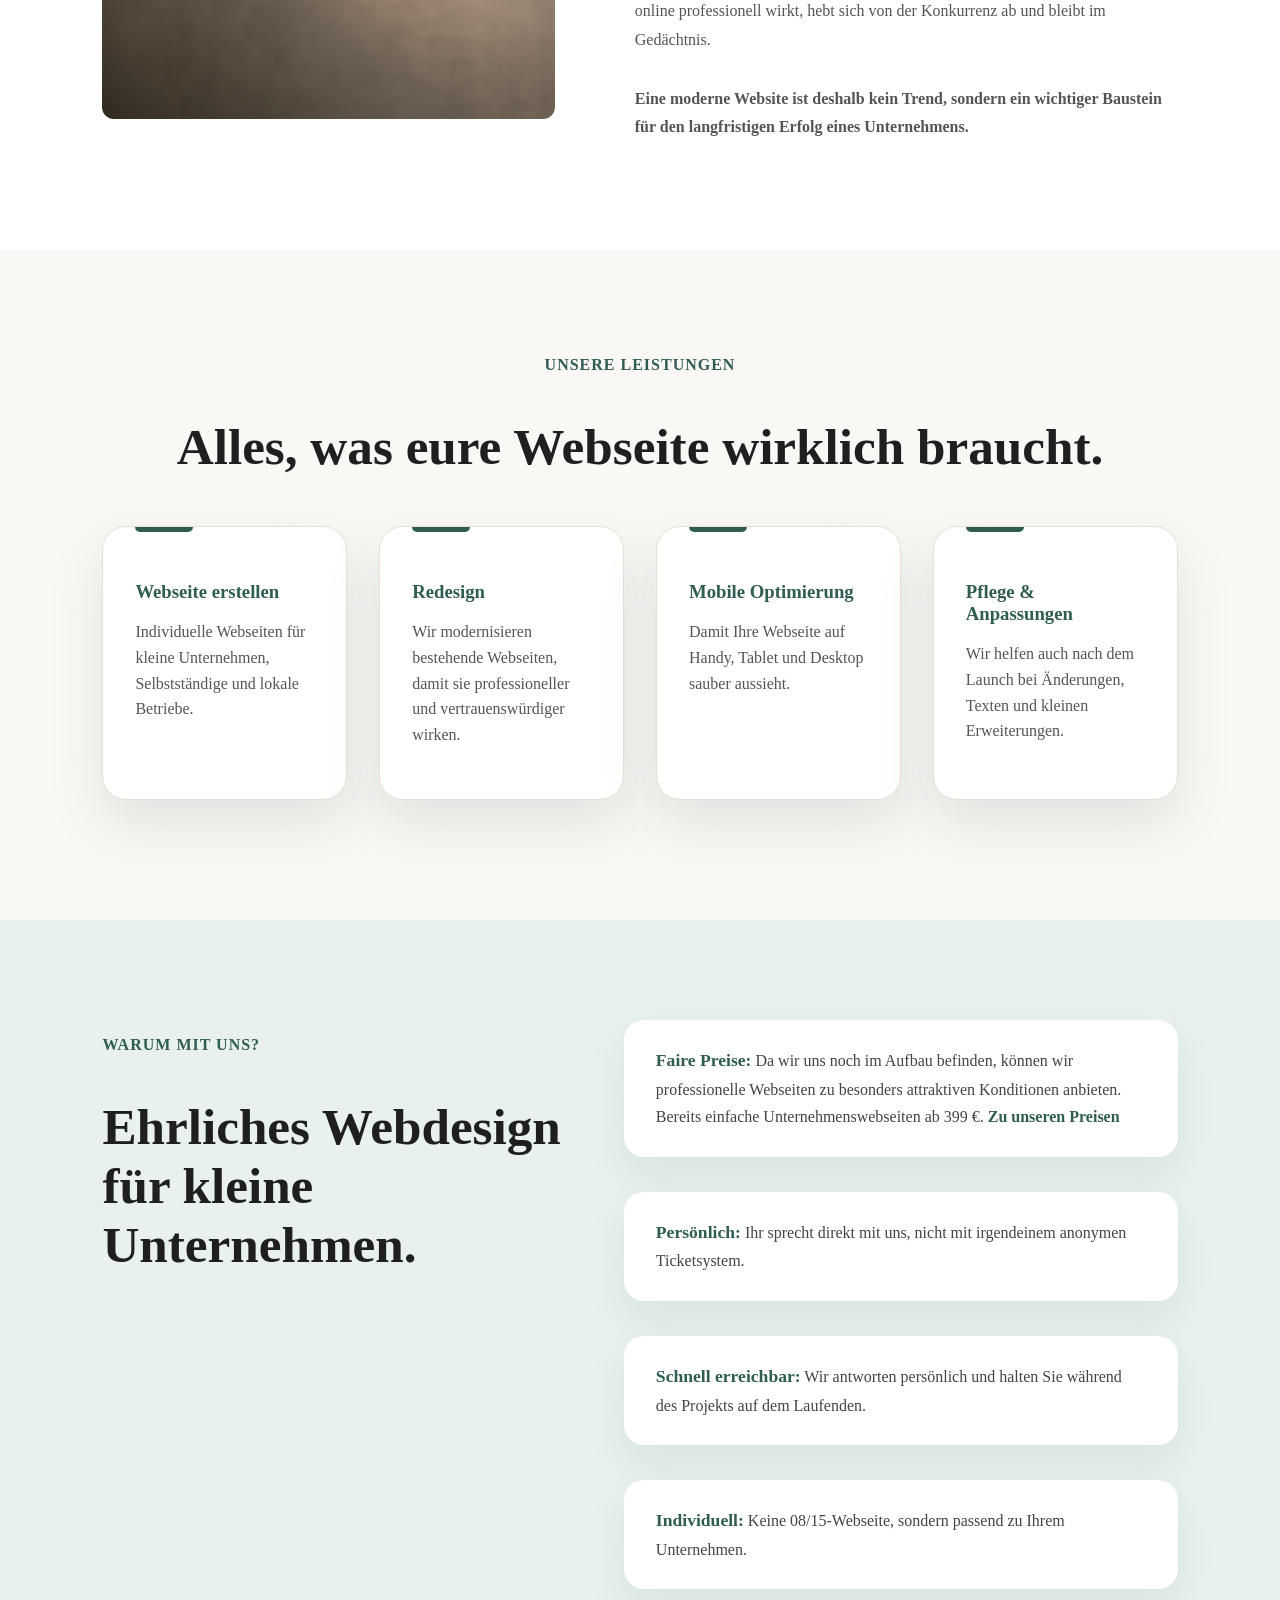
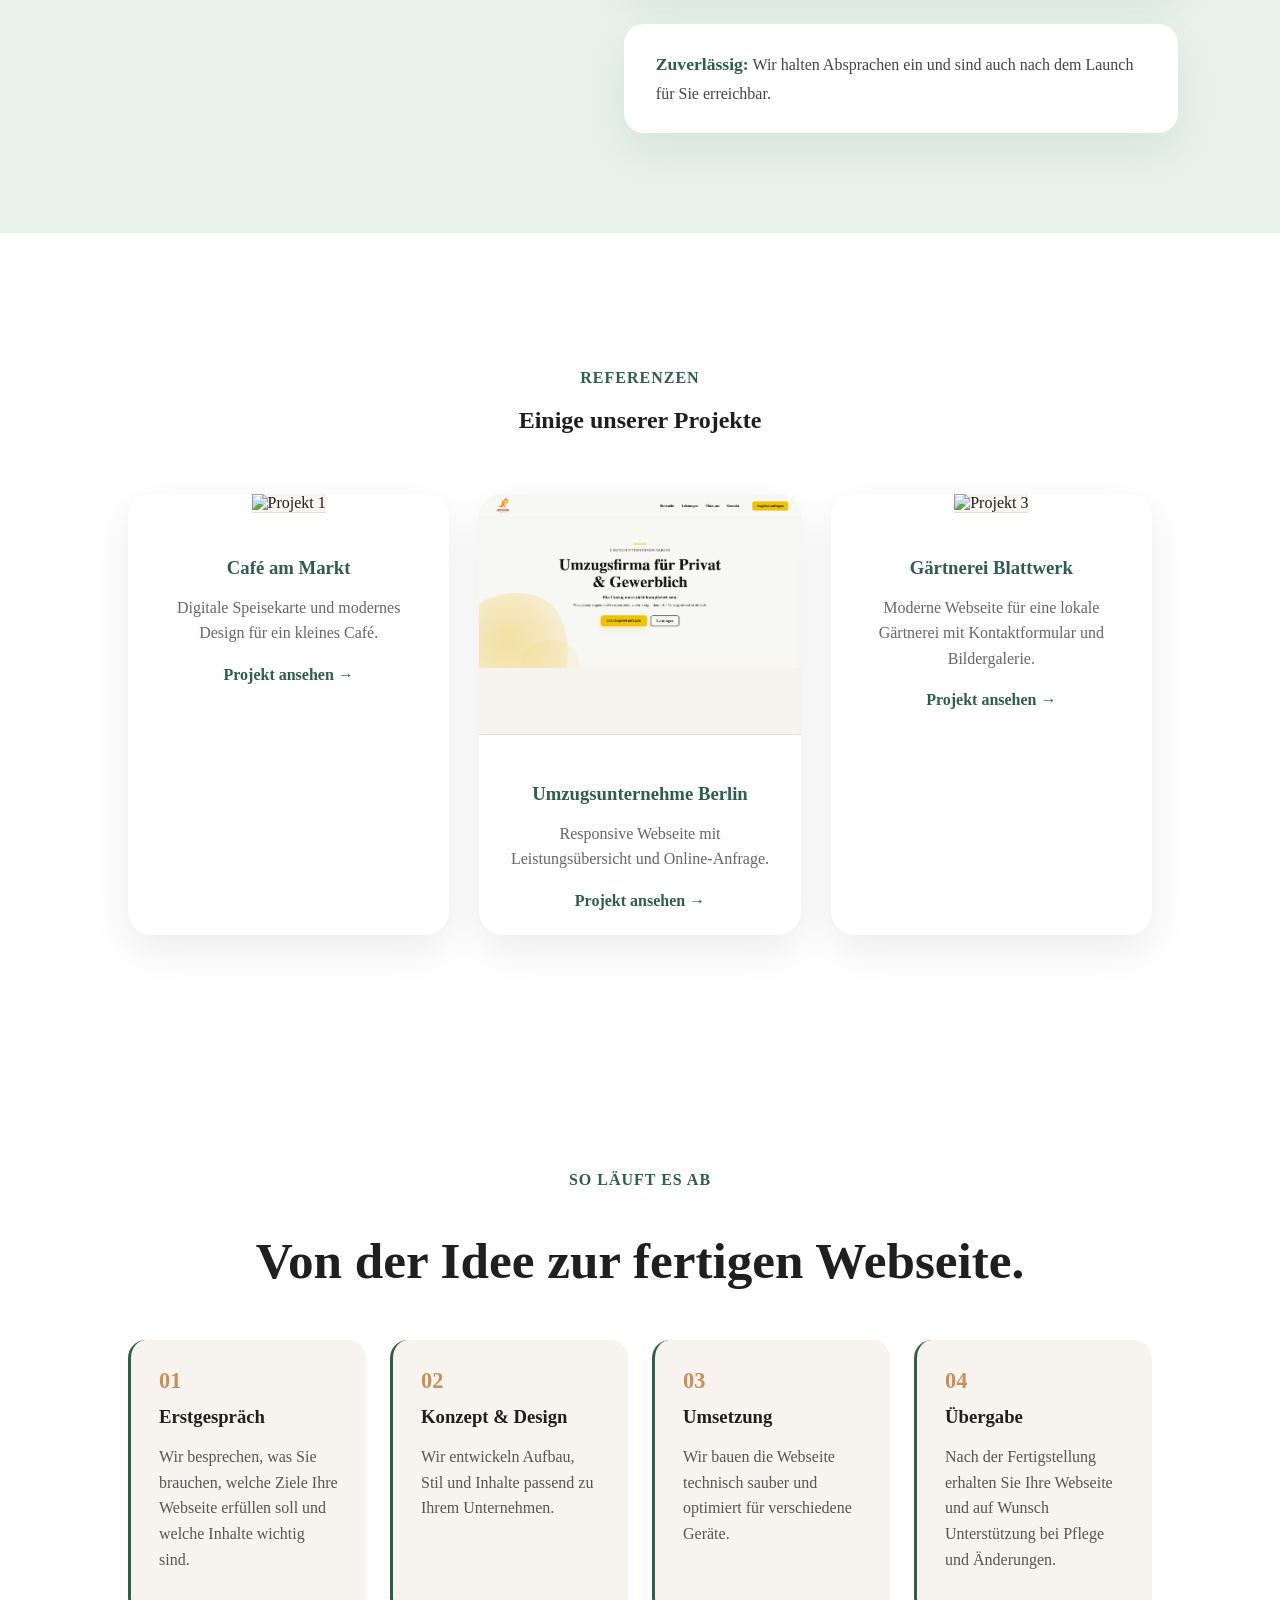
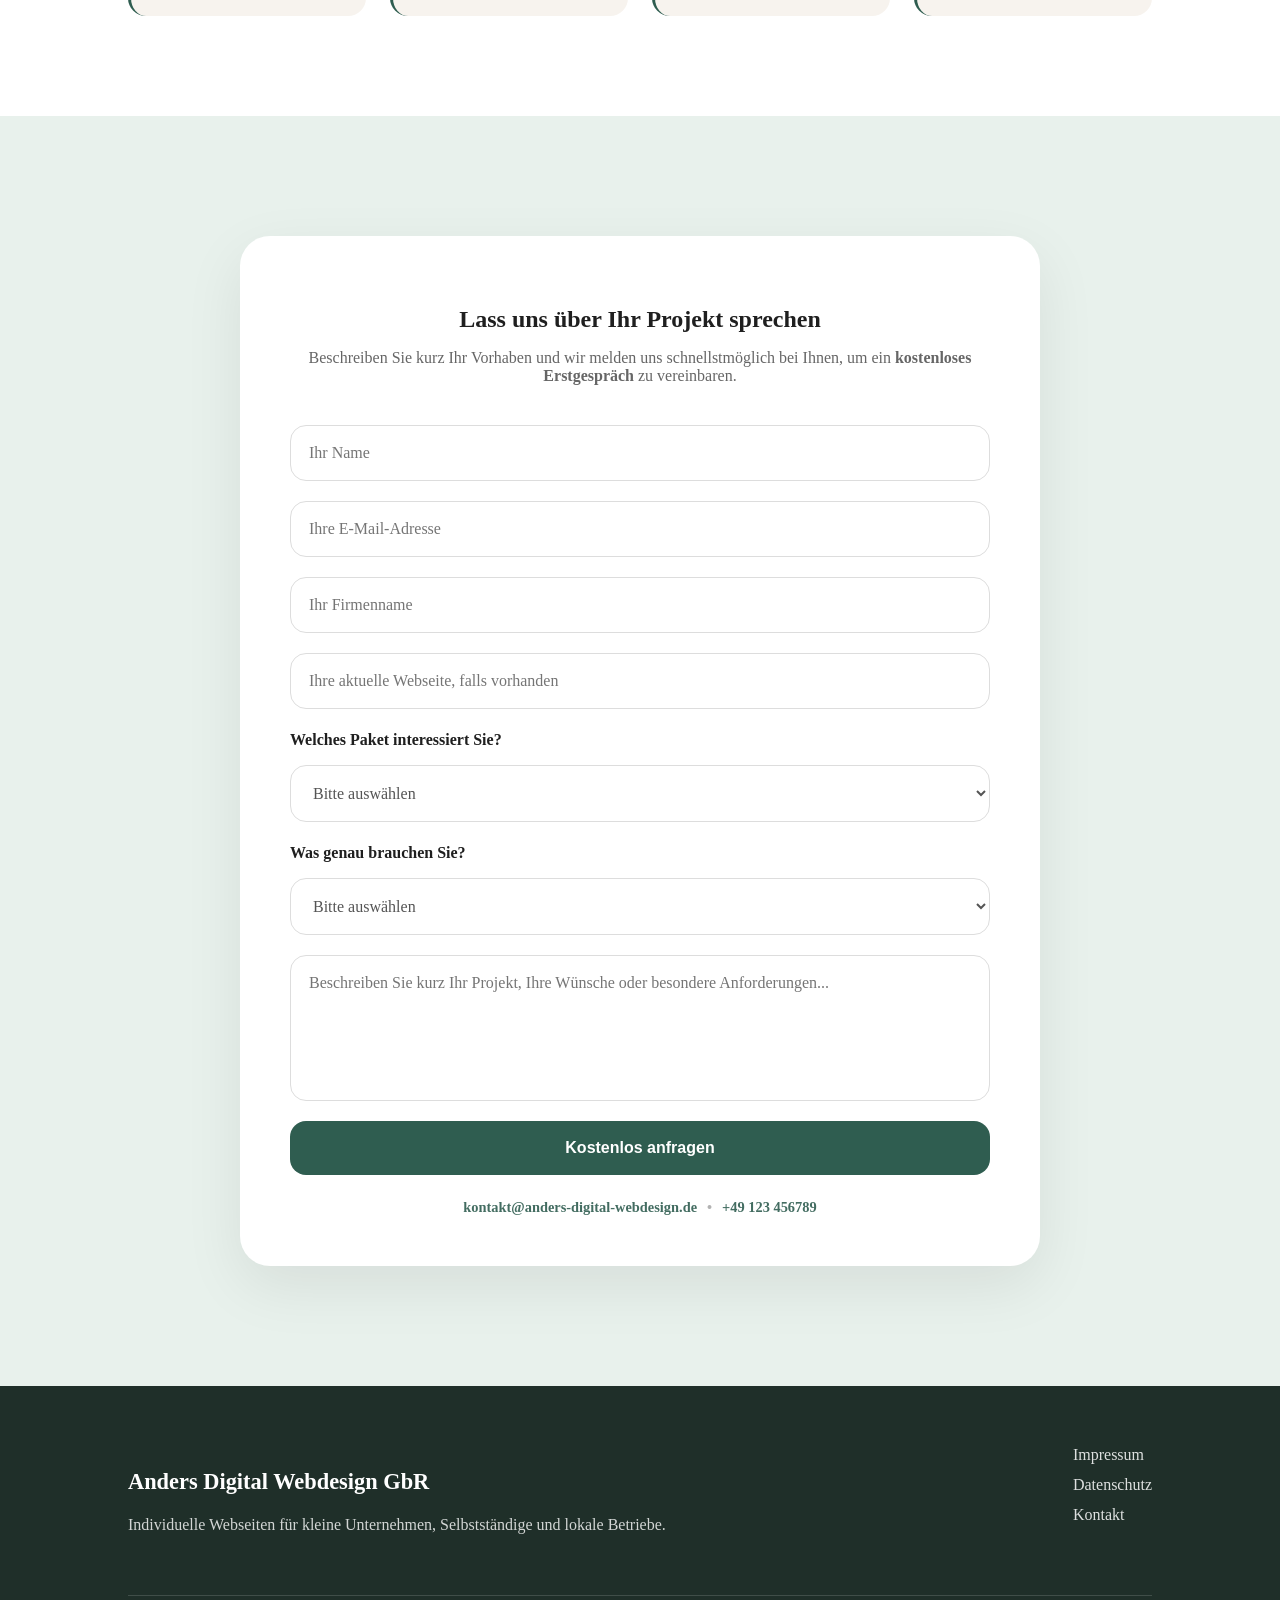
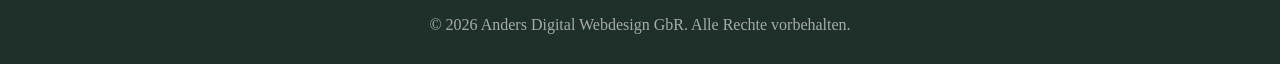
==== commit 85f834c7: "Feinschliff" ====
--- a/index.html
+++ b/index.html
@@ -14,15 +14,11 @@
     <header>
         <nav class="navbar">
             <a href="index.html" class="logo-container">
-                <img src="images/Logo_grün.svg" alt="Tholema & Anders Logo">
-
-                <div class="logo-text">
-                    <span>Tholema & Anders</span>
-                    <small>Webdesign & Entwicklung</small>
-                </div>
+                <img src="images/Logo/PrimaryLogo.svg" alt="Anders Digital Logo">
             </a>
 
             <ul class="nav-links">
+                <li><a href="index.html">Home</a></li>
                 <li><a href="#leistungen">Leistungen</a></li>
                 <li><a href="#referenzen">Referenzen</a></li>
                 <li><a href="#ablauf">Ablauf</a></li>
@@ -41,29 +37,30 @@
 
         <div class="hero-content">
             <p class="eyebrow">Webdesign für kleine Unternehmen</p>
-            <h1>Moderne Webseiten, die Vertrauen schaffen.</h1>
-            <p>
-                Wir erstellen moderne Webseiten für kleine Unternehmen,
-                Selbstständige und lokale Betriebe. Unser Fokus liegt auf
-                klaren Unternehmenswebseiten – nicht auf komplexen Shops,
-                Buchungs- oder Mitgliederportalen.
-            </p>
+            <h1>Anders Digital</h1>
+            <h2>Anders gedacht. Digital gemacht.</h2>
+
+            <p>
+                Moderne Webseiten für kleine Unternehmen – klar gestaltet, persönlich betreut und passend zu Ihrem
+                Betrieb.
+            </p>
+
 
             <div class="hero-buttons">
                 <a href="#kontakt" class="btn primary">Kostenloses Erstgespräch</a>
                 <a href="#referenzen" class="btn secondary">Referenzen ansehen</a>
             </div>
-                            <div class="hero-points">
-    <span>✓ Individuelles Design</span>
-    <span>✓ Mobile Optimierung</span>
-    <span>✓ Persönliche Betreuung</span>
-</div>
-        </div>
-
-
- <div class="hero-image">
-    <img src="./images/hero.png" alt="Moderne Webseite">
-</div>
+            <div class="hero-points">
+                <span>✓ Individuelles Design</span>
+                <span>✓ Optimiert für Smartphone & Tablet</span>
+                <span>✓ Persönliche Betreuung</span>
+            </div>
+        </div>
+
+
+        <div class="hero-image">
+            <img src="./images/hero.png" alt="Moderne Webseite">
+        </div>
 
 
     </section>
@@ -74,7 +71,7 @@
             <div class="feature-icon"><img src="./images/paintbrush.png"></div>
             <div class="feature-text">
                 <h3>Individuelles Design</h3>
-                <p>Keine Vorlagen von der Stange, sondern passend zu deinem Unternehmen.</p>
+                <p>Keine Vorlagen von der Stange, sondern passend zu Ihrem Unternehmen.</p>
             </div>
         </div>
 
@@ -157,7 +154,7 @@
 
             <div class="service-card">
                 <h3>Mobile Optimierung</h3>
-                <p>Damit eure Webseite auf Handy, Tablet und Desktop sauber aussieht.</p>
+                <p>Damit Ihre Webseite auf Handy, Tablet und Desktop sauber aussieht.</p>
             </div>
 
             <div class="service-card">
@@ -175,11 +172,14 @@
         </div>
 
         <div class="why-list">
-            <p><strong>Faire Preise:</strong> Da wir uns noch im Aufbau befinden, können wir professionelle Webseiten zu besonders attraktiven Konditionen anbieten. Bereits einfache Unternehmenswebseiten ab 399 €. <a href="preise.html">Zu unseren Preisen</a></p>
+            <p><strong>Faire Preise:</strong> Da wir uns noch im Aufbau befinden, können wir professionelle Webseiten zu
+                besonders attraktiven Konditionen anbieten. Bereits einfache Unternehmenswebseiten ab 399 €. <a
+                    href="preise.html">Zu unseren Preisen</a></p>
             <p><strong>Persönlich:</strong> Ihr sprecht direkt mit uns, nicht mit irgendeinem anonymen Ticketsystem.</p>
-            <p><strong>Schnell erreichbar:</strong> Wir antworten persönlich und halten Sie während des Projekts auf dem Laufenden.</p>
-            <p><strong>Individuell:</strong> Keine 08/15-Webseite, sondern passend zu eurem Unternehmen.</p>
-            <p><strong>Zuverlässig:</strong> Wir halten Absprachen ein und sind auch nach dem Launch für euch
+            <p><strong>Schnell erreichbar:</strong> Wir antworten persönlich und halten Sie während des Projekts auf dem
+                Laufenden.</p>
+            <p><strong>Individuell:</strong> Keine 08/15-Webseite, sondern passend zu Ihrem Unternehmen.</p>
+            <p><strong>Zuverlässig:</strong> Wir halten Absprachen ein und sind auch nach dem Launch für Sie
                 erreichbar.</p>
         </div>
     </section>
@@ -194,40 +194,10 @@
         <div class="project-grid">
 
             <div class="project-card">
-                <img src="images/projekt1.jpg" alt="Projekt 1">
+                <img src="images/Demo-Seiten/cafe.png" alt="Projekt 1">
 
                 <div class="project-content">
-                    <h3>Blumenladen Muster</h3>
-
-                    <p>
-                        Moderne Webseite für einen lokalen Blumenladen
-                        mit Kontaktformular und Bildergalerie.
-                    </p>
-
-                    <a href="#">Projekt ansehen →</a>
-                </div>
-            </div>
-
-            <div class="project-card">
-                <img src="images/projekt2.jpg" alt="Projekt 2">
-
-                <div class="project-content">
-                    <h3>Fitness Studio</h3>
-
-                    <p>
-                        Responsive Webseite mit Kursübersicht
-                        und Online-Anfrage.
-                    </p>
-
-                    <a href="#">Projekt ansehen →</a>
-                </div>
-            </div>
-
-            <div class="project-card">
-                <img src="images/projekt3.jpg" alt="Projekt 3">
-
-                <div class="project-content">
-                    <h3>Café Hannover</h3>
+                    <h3>Café am Markt</h3>
 
                     <p>
                         Digitale Speisekarte und modernes Design
@@ -238,6 +208,36 @@
                 </div>
             </div>
 
+            <div class="project-card">
+                <img src="images/Demo-Seiten/umzugsunternehmen.png" alt="Projekt 2">
+
+                <div class="project-content">
+                    <h3>Umzugsunternehme Berlin</h3>
+
+                    <p>
+                        Responsive Webseite mit Leistungsübersicht
+                        und Online-Anfrage.
+                    </p>
+
+                    <a href="#">Projekt ansehen →</a>
+                </div>
+            </div>
+
+            <div class="project-card">
+                <img src="images/Demo-Seiten/gaertnerei.png" alt="Projekt 3">
+
+                <div class="project-content">
+                    <h3>Gärtnerei Blattwerk</h3>
+
+                    <p>
+                        Moderne Webseite für eine lokale Gärtnerei
+                        mit Kontaktformular und Bildergalerie.
+                    </p>
+
+                    <a href="#">Projekt ansehen →</a>
+                </div>
+            </div>
+
         </div>
 
     </section>
@@ -251,13 +251,14 @@
             <div>
                 <span>01</span>
                 <h3>Erstgespräch</h3>
-                <p>Wir klären, was ihr braucht, was wichtig ist und welches Ziel eure Webseite haben soll.</p>
+                <p>Wir besprechen, was Sie brauchen, welche Ziele Ihre Webseite erfüllen soll und welche Inhalte wichtig
+                    sind.</p>
             </div>
 
             <div>
                 <span>02</span>
                 <h3>Konzept & Design</h3>
-                <p>Wir entwickeln Aufbau, Stil und Inhalte passend zu eurem Unternehmen.</p>
+                <p>Wir entwickeln Aufbau, Stil und Inhalte passend zu Ihrem Unternehmen.</p>
             </div>
 
             <div>
@@ -269,7 +270,8 @@
             <div>
                 <span>04</span>
                 <h3>Übergabe</h3>
-                <p>Ihr bekommt eure fertige Webseite und auf Wunsch Unterstützung bei Pflege und Änderungen.</p>
+                <p>Nach der Fertigstellung erhalten Sie Ihre Webseite und auf Wunsch Unterstützung bei Pflege und
+                    Änderungen.</p>
             </div>
         </div>
     </section>
@@ -277,27 +279,65 @@
     <!-- Kontakt -->
     <section class="contact-section" id="kontakt">
         <div class="contact-card">
-            <h2>Lass uns über dein Projekt sprechen</h2>
-            <p class="contact-note">
-                Wir sind der richtige Ansprechpartner für kleine bis mittlere
-                Unternehmenswebseiten. Für komplexe Buchungs-, Shop- oder
-                Plattformlösungen empfehlen wir spezialisierte Agenturen.
-            </p>
-            <p>
-                Beschreibe kurz dein Vorhaben und wir melden uns schnellstmöglich bei dir.
-            </p>
-
-            <form id="contact-form">
-                <input type="text" name="name" placeholder="Dein Name" required>
-
-                <input type="email" name="email" placeholder="Deine E-Mail-Adresse" required>
-
-                <textarea name="message" placeholder="Erzähl uns von deinem Projekt..." rows="6" required></textarea>
+            <h2>Lass uns über Ihr Projekt sprechen</h2>
+            <p>
+                Beschreiben Sie kurz Ihr Vorhaben und wir melden uns schnellstmöglich bei Ihnen, um ein <b>kostenloses
+                    Erstgespräch</b> zu vereinbaren.
+            </p>
+
+            <form id="contact-form" action="https://formsubmit.co/emily.tjark@gmail.com" method="POST">
+                <!-- Versteckte Felder-->
+                <input type="hidden" name="_subject" value="Neue Anfrage über Anders Digital">
+                <input type="hidden" name="_captcha" value="false">
+                <input type="hidden" name="_template" value="table">
+
+                <input type="text" name="name" placeholder="Ihr Name" required>
+
+                <input type="email" name="email" placeholder="Ihre E-Mail-Adresse" required>
+
+                <input type="text" name="company" placeholder="Ihr Firmenname">
+
+                <input type="text" name="website" placeholder="Ihre aktuelle Webseite, falls vorhanden">
+
+                <!-- Paket Auswahl -->
+                <label for="package-select" class="form-label">
+                    Welches Paket interessiert Sie?
+                </label>
+
+                <select name="paket" id="package-select" required>
+                    <option value="">Bitte auswählen</option>
+                    <option value="starter">Starter</option>
+                    <option value="beliebt">Unternehmensseite / Beliebt</option>
+                    <option value="plus">Plus</option>
+                    <option value="unsicher">Ich weiß es noch nicht</option>
+                </select>
+
+                <!-- Bedarf Auswahl -->
+                <label for="need-select" class="form-label">
+                    Was genau brauchen Sie?
+                </label>
+
+                <select name="bedarf" id="need-select" required>
+                    <option value="">Bitte auswählen</option>
+                    <option value="neue-webseite">Neue Webseite</option>
+                    <option value="redesign">Redesign einer bestehenden Webseite</option>
+                    <option value="pflege">Pflege oder kleinere Anpassungen</option>
+                    <option value="unsicher">Ich weiß es noch nicht</option>
+                </select>
+
+                <textarea name="message"
+                    placeholder="Beschreiben Sie kurz Ihr Projekt, Ihre Wünsche oder besondere Anforderungen..."
+                    rows="6"></textarea>
 
                 <button type="submit">
                     Kostenlos anfragen
                 </button>
             </form>
+            <div class="contact-options">
+                <a href="mailto:kontakt@anders-digital-webdesign.de">kontakt@anders-digital-webdesign.de</a>
+                <span>•</span>
+                <a href="tel:+49123456789">+49 123 456789</a>
+            </div>
         </div>
     </section>
 
@@ -307,7 +347,7 @@
         <div class="footer-content">
 
             <div class="footer-info">
-                <h3>Tholema & Anders GbR</h3>
+                <h3>Anders Digital Webdesign GbR</h3>
 
                 <p>
                     Individuelle Webseiten für kleine Unternehmen,
@@ -324,11 +364,21 @@
         </div>
 
         <div class="footer-bottom">
-            © 2026 Tholema & Anders GbR. Alle Rechte vorbehalten.
+            © 2026 Anders Digital Webdesign GbR. Alle Rechte vorbehalten.
         </div>
 
     </footer>
 
+    <script>
+        const params = new URLSearchParams(window.location.search);
+        const selectedPackage = params.get("paket");
+        const packageSelect = document.getElementById("package-select");
+
+        if (selectedPackage && packageSelect) {
+            packageSelect.value = selectedPackage;
+        }
+    </script>
+
 </body>
 
 </html>
--- a/styles.css
+++ b/styles.css
@@ -1,5 +1,8 @@
 body {
     margin: 0;
+    font-family: Georgia, serif;
+    color: #1f1f1f;
+    background: #ffffff;
 }
 
 /* ----- HERO ----- */
@@ -76,7 +79,7 @@
 }
 
 .hero p {
-    max-width: 760px;
+    max-width: 570px;
     font-size: 1.15rem;
     line-height: 1.7;
     color: #555;
@@ -93,6 +96,13 @@
     border-radius: 999px;
     text-decoration: none;
     font-weight: 700;
+
+    transition: 
+        background-color 0.25s ease,
+        color 0.25s ease,
+        border-color 0.25s ease,
+        transform 0.25s ease,
+        box-shadow 0.25s ease;
 }
 
 .btn.primary {
@@ -103,6 +113,25 @@
 .btn.secondary {
     color: #2f5d50;
     border: 2px solid #2f5d50;
+}
+
+.btn.primary:hover {
+    background: #24493f;
+    transform: translateY(-2px);
+    box-shadow: 0 10px 24px rgba(47, 93, 80, 0.25);
+}
+
+.btn.secondary:hover {
+    background: #f2f4ee;
+    color: #2f5d50;
+    transform: translateY(-2px);
+    box-shadow: 0 10px 24px rgba(47, 93, 80, 0.18);
+}
+
+/*für Tab*/
+.btn:focus-visible {
+    outline: 3px solid rgba(47, 93, 80, 0.35);
+    outline-offset: 4px;
 }
 
 .hero-points {
@@ -476,7 +505,10 @@
 .project-card img {
     width: 100%;
     height: 240px;
-    object-fit: cover;
+    object-fit: contain;
+    object-position: top center;
+    background: #f7f3ee;
+    border-bottom: 1px solid #e9dfd2;
 }
 
 .project-content {
@@ -591,13 +623,27 @@
 }
 
 #contact-form input,
-#contact-form textarea {
+#contact-form textarea,
+#contact-form select {
     padding: 18px;
 
     border: 1px solid #ddd;
     border-radius: 16px;
 
     font-size: 1rem;
+    font-family: inherit;
+
+    background: white;
+    color: #555;
+}
+
+#contact-form textarea {
+    resize: none;
+}
+
+#contact-form select {
+    padding-right: 48px;
+    cursor: pointer;
 }
 
 #contact-form button {
@@ -613,4 +659,53 @@
     font-weight: 600;
 
     cursor: pointer;
+
+    transition:
+        background-color 0.25s ease,
+        transform 0.25s ease,
+        box-shadow 0.25s ease;
+}
+
+#contact-form button:hover {
+    background: #24493f;
+    transform: translateY(-2px);
+    box-shadow: 0 10px 24px rgba(47, 93, 80, 0.25);
+}
+
+.form-label {
+    display: block;
+    margin: 2px 0 -4px;
+
+    font-weight: 700;
+    color: #1f1f1f;
+    text-align: left;
+}
+
+.contact-options {
+    display: flex;
+    justify-content: center;
+    gap: 10px;
+    flex-wrap: wrap;
+
+    margin-top: 24px;
+
+    color: #2f5d50;
+        
+    font-size: 0.9rem;
+    opacity: 0.9;
+
+    font-weight: 700;
+}
+
+.contact-options a {
+    color: #2f5d50;
+    text-decoration: none;
+}
+
+.contact-options a:hover {
+    text-decoration: underline;
+}
+
+.contact-options span {
+    color: #aaa;
 }
--- a/footer.css
+++ b/footer.css
@@ -23,12 +23,11 @@
     display: flex;
     align-items: center;
     gap: 8px;
-
     text-decoration: none;
 }
 
 .logo-container img {
-    height: 75px;
+    height: 55px;
     width: auto;
     display: block;
 }
@@ -66,11 +65,16 @@
     font-weight: 600;
     font-size: 1.1rem;
     transition: 0.2s;
+    line-height: 1;
 }
 
 .nav-links a:hover {
     color: #2f5d50;
     text-decoration: underline;
+}
+
+.nav-links a.active {
+    color: #2f5d50;
 }
 
 .nav-btn {
@@ -80,6 +84,8 @@
     padding: 12px 20px;
     border-radius: 999px;
     font-weight: 600;
+    font-size: 1rem;
+    line-height: 1;
 }
 
 /* ----- FOOTER ----- */
